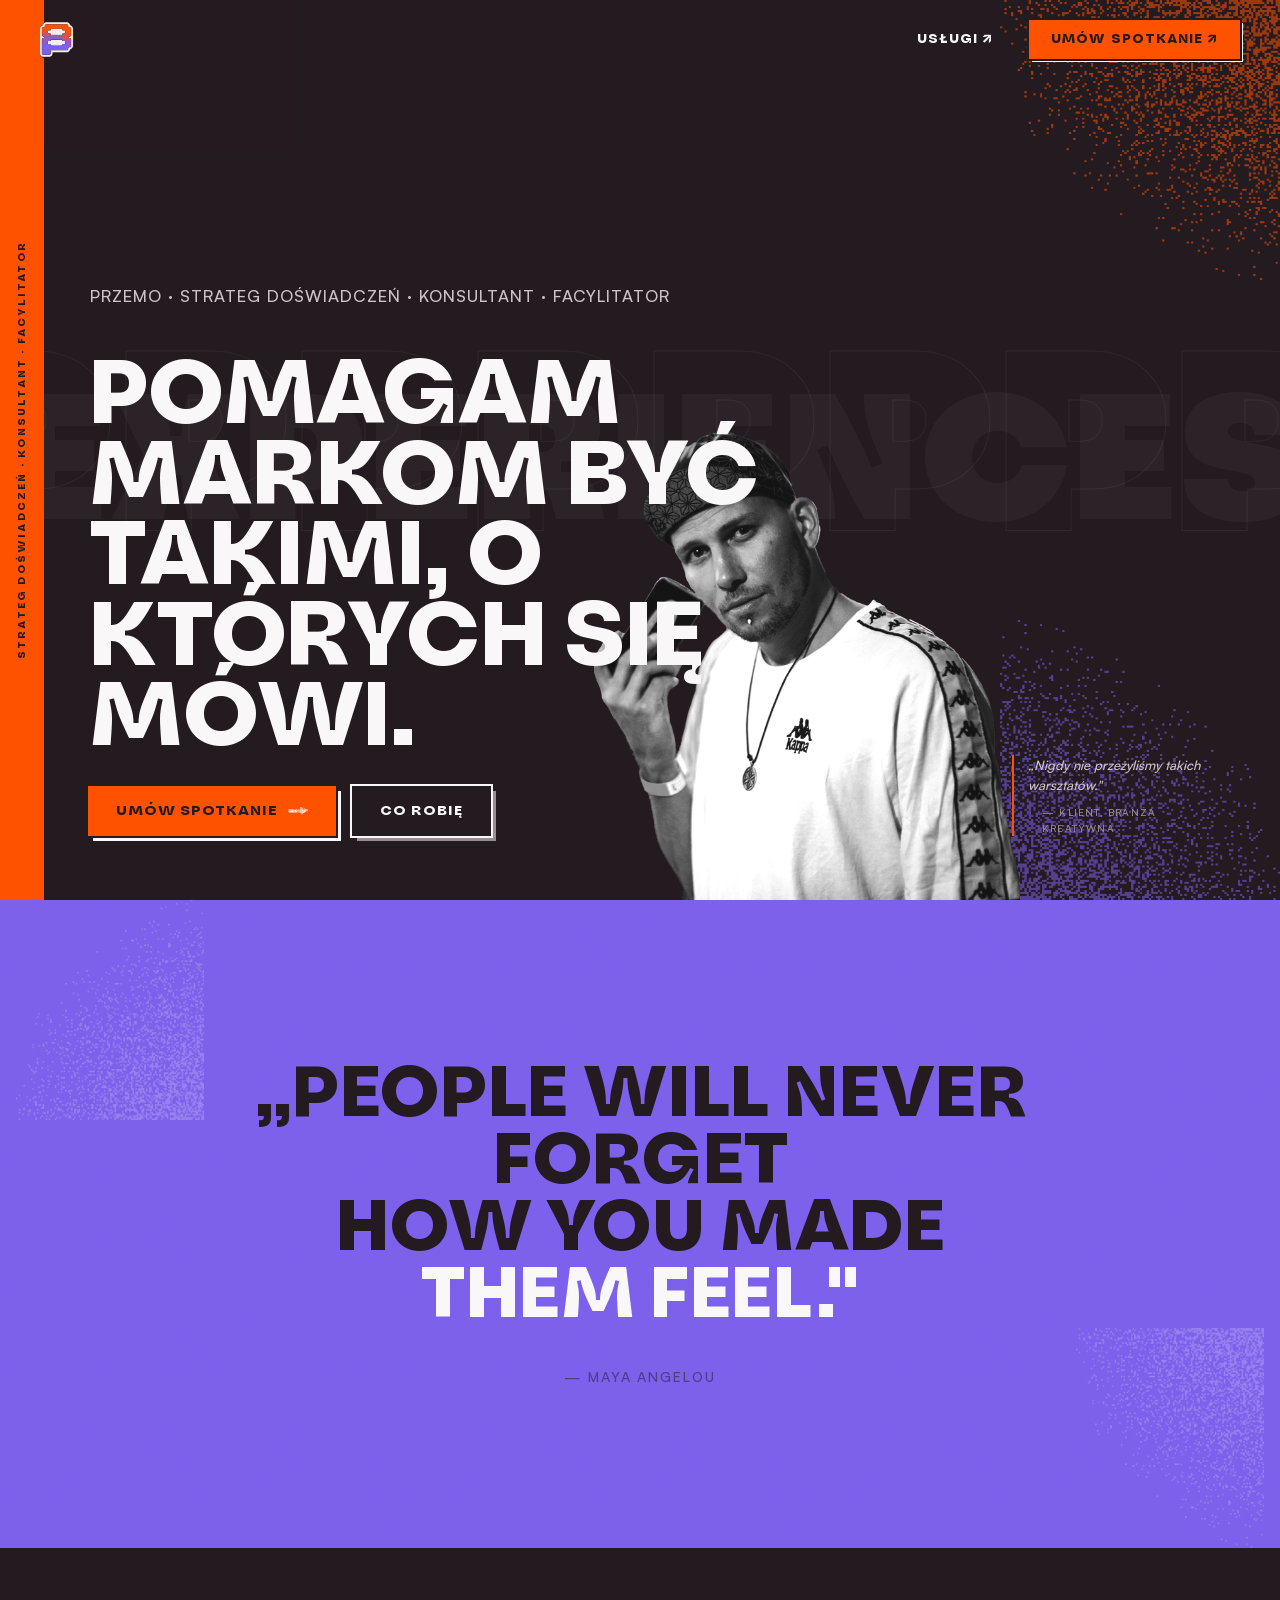
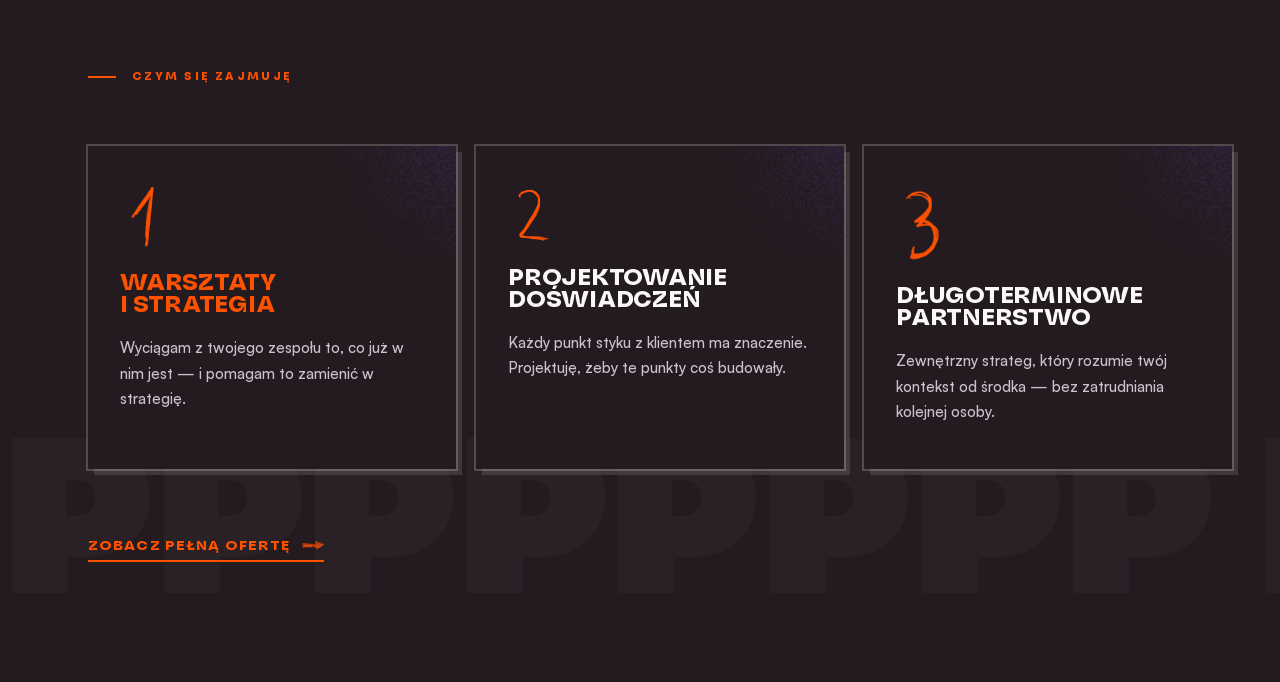
==== index.html @ ceed9ac7 "Pierwszy commit" ====
<!DOCTYPE html>
<html lang="pl">
<head>
  <meta charset="UTF-8" />
  <meta name="viewport" content="width=device-width, initial-scale=1.0" />
  <meta name="description" content="Przemo — strateg doświadczeń. Pomagam markom być takimi, o których się mówi." />
  <title>PPPPPPPP — Strateg Doświadczeń</title>
  <link rel="stylesheet" href="css/style.css" />
</head>
<body>

  <!-- Cursor -->
  <div class="cursor" id="cursor" aria-hidden="true"></div>

  <!-- ======================================================
       NAV
       ====================================================== -->
  <nav>
    <a href="/" class="nav-logo" aria-label="PPPPPPPP — strona główna">
      <img src="assets/logo-main.png" alt="PPPPPPPP" />
    </a>
    <div class="nav-links">
      <a href="uslugi.html">Usługi&nbsp;↗</a>
      <a href="uslugi.html#kontakt" class="btn-nav">Umów spotkanie&nbsp;↗</a>
    </div>
  </nav>

  <!-- ======================================================
       SEKCJA 01 — HERO
       ====================================================== -->
  <section id="hero" aria-label="Hero">

    <!-- Fog of war canvas -->
    <canvas id="fog-canvas" aria-hidden="true"></canvas>

    <!-- Orange left stripe -->
    <div class="hero-stripe" aria-hidden="true">
      <span class="hero-stripe-text">Strateg&nbsp;doświadczeń&nbsp;·&nbsp;Konsultant&nbsp;·&nbsp;Facylitator</span>
    </div>

    <!-- PPPPPPPP watermark -->
    <div class="hero-watermark" aria-hidden="true">PPPPPPPP</div>

    <!-- Scrolling ticker -->
    <div class="hero-ticker" aria-hidden="true">
      <div class="hero-ticker-inner">
        <span>EXPERIENCES</span>
        <span>·</span>
        <span>BRAND</span>
        <span>·</span>
        <span>STRATEGY</span>
        <span>·</span>
        <span>PPPPPPPP</span>
        <span>·</span>
        <span>EXPERIENCES</span>
        <span>·</span>
        <span>BRAND</span>
        <span>·</span>
        <span>STRATEGY</span>
        <span>·</span>
        <span>PPPPPPPP</span>
        <span>·</span>
      </div>
    </div>

    <!-- Pixel spray corners -->
    <img src="assets/corner-spray-orange.png" class="spray-corner spray-corner--tr" alt="" aria-hidden="true" />
    <img src="assets/corner-spray-violet.png" class="spray-corner spray-corner--br" alt="" aria-hidden="true" />

    <!-- Photo -->
    <img src="assets/photo.png" class="hero-photo" alt="Przemo" />

    <!-- Main content -->
    <div class="hero-content">
      <p class="hero-sub">Przemo&nbsp;·&nbsp;Strateg doświadczeń&nbsp;·&nbsp;Konsultant&nbsp;·&nbsp;Facylitator</p>
      <h1 class="hero-headline">
        Pomagam markom<br />
        być takimi,<br />
        <mark>o których się mówi.</mark>
      </h1>
      <div class="hero-cta">
        <a href="uslugi.html#kontakt" class="btn btn--primary">
          Umów spotkanie
          <img src="assets/arrow-white.png" alt="" aria-hidden="true" />
        </a>
        <a href="#orientation" class="btn btn--ghost">
          Co robię
        </a>
      </div>
    </div>

    <!-- Floating quote -->
    <aside class="hero-quote" aria-label="Opinia klienta">
      <blockquote>
        „Nigdy nie przeżyliśmy takich warsztatów."
        <cite>— klient, branża kreatywna</cite>
      </blockquote>
    </aside>

  </section>

  <!-- ======================================================
       SEKCJA 02 — SINGLE STATEMENT
       ====================================================== -->
  <section id="statement" aria-label="Cytat">

    <div class="statement-noise" aria-hidden="true"></div>

    <!-- Corner sprays -->
    <img src="assets/corner-spray-white.png" class="statement-spray-tl" alt="" aria-hidden="true" />
    <img src="assets/corner-spray-white.png" class="statement-spray-br" alt="" aria-hidden="true" />

    <div class="statement-quote reveal">
      <p>
        „People will never forget<br />
        how you made<br />
        <em>them feel."</em>
      </p>
      <cite>— Maya Angelou</cite>
    </div>

  </section>

  <!-- ======================================================
       SEKCJA 03 — SZYBKA ORIENTACJA
       ====================================================== -->
  <section id="orientation" aria-labelledby="orientation-label">

    <!-- Background decoration -->
    <div class="orientation-bg" aria-hidden="true">
      <span>PPPPPPPP&nbsp;PPPPPPPP&nbsp;PPPPPPPP&nbsp;PPPPPPPP&nbsp;PPPPPPPP&nbsp;PPPPPPPP</span>
    </div>

    <p class="section-label reveal" id="orientation-label">Czym się zajmuję</p>

    <div class="orientation-grid reveal-stagger">

      <!-- Karta 1 -->
      <article class="card">
        <img src="assets/num-1.png" class="card-num" alt="01" />
        <h3 class="card-title">Warsztaty<br />i strategia</h3>
        <p class="card-body">
          Wyciągam z twojego zespołu to, co już w nim jest — i pomagam to zamienić w strategię.
        </p>
      </article>

      <!-- Karta 2 -->
      <article class="card">
        <img src="assets/num-2.png" class="card-num" alt="02" />
        <h3 class="card-title">Projektowanie<br />doświadczeń</h3>
        <p class="card-body">
          Każdy punkt styku z klientem ma znaczenie. Projektuję, żeby te punkty coś budowały.
        </p>
      </article>

      <!-- Karta 3 -->
      <article class="card">
        <img src="assets/num-3.png" class="card-num" alt="03" />
        <h3 class="card-title">Długoterminowe<br />partnerstwo</h3>
        <p class="card-body">
          Zewnętrzny strateg, który rozumie twój kontekst od środka — bez zatrudniania kolejnej osoby.
        </p>
      </article>

    </div>

    <a href="uslugi.html" class="orientation-cta reveal">
      Zobacz pełną ofertę
      <img src="assets/arrow-orange.png" alt="" aria-hidden="true" />
    </a>

  </section>

  <script src="js/main.js"></script>
</body>
</html>
---- css/style.css ----
/* ============================================================
   PPPPPPPP — Brand Variables
   ============================================================ */
@font-face {
  font-family: 'Oddval';
  src: url('../FONTS/oddval/Oddval-Bold.woff2') format('woff2');
  font-weight: 700;
  font-style: normal;
  font-display: swap;
}
@font-face {
  font-family: 'Oddval';
  src: url('../FONTS/oddval/Oddval-Black.woff2') format('woff2');
  font-weight: 900;
  font-style: normal;
  font-display: swap;
}
@font-face {
  font-family: 'Satoshi';
  src: url('../FONTS/satoshi/Satoshi-Medium.woff2') format('woff2');
  font-weight: 500;
  font-style: normal;
  font-display: swap;
}
@font-face {
  font-family: 'Satoshi';
  src: url('../FONTS/satoshi/Satoshi-Regular.woff2') format('woff2');
  font-weight: 400;
  font-style: normal;
  font-display: swap;
}

:root {
  --black:        #241B21;
  --white:        #FAF7F9;
  --orange:       #FE5200;
  --violet:       #7C60EC;
  --grey-dark:    #998A94;
  --grey-mid:     #CCC2C9;
  --grey-light:   #F2EDF1;
  --orange-light: #FFBDA1;
  --violet-light: #CDC1FF;

  --font-display: 'Oddval', sans-serif;
  --font-body:    'Satoshi', sans-serif;

  --px: 2px;
}

/* ============================================================
   Reset & Base
   ============================================================ */
*, *::before, *::after {
  box-sizing: border-box;
  margin: 0;
  padding: 0;
}

html {
  scroll-behavior: smooth;
  font-size: 16px;
}

body {
  background: var(--black);
  color: var(--white);
  font-family: var(--font-body);
  font-weight: 500;
  overflow-x: hidden;
  cursor: none;
}

a {
  color: inherit;
  text-decoration: none;
}

img {
  display: block;
  max-width: 100%;
}

/* ============================================================
   Custom Cursor
   ============================================================ */
.cursor {
  position: fixed;
  width: 14px;
  height: 14px;
  background: var(--orange);
  pointer-events: none;
  z-index: 9999;
  transform: translate(-50%, -50%);
  /* pixel cross shape */
  clip-path: polygon(
    4px 0, 10px 0,
    10px 4px, 14px 4px,
    14px 10px, 10px 10px,
    10px 14px, 4px 14px,
    4px 10px, 0 10px,
    0 4px, 4px 4px
  );
  transition: background .15s;
  will-change: transform;
}

body:has(a:hover, button:hover) .cursor {
  background: var(--white);
}

/* ============================================================
   NAV
   ============================================================ */
nav {
  position: fixed;
  top: 0;
  left: 0;
  right: 0;
  z-index: 100;
  display: flex;
  align-items: center;
  justify-content: space-between;
  padding: 20px 40px;
}

.nav-logo img {
  height: 36px;
  width: auto;
}

.nav-links {
  display: flex;
  gap: 36px;
  align-items: center;
}

.nav-links a {
  font-family: var(--font-display);
  font-weight: 700;
  font-size: 13px;
  text-transform: uppercase;
  letter-spacing: .08em;
  color: var(--white);
  padding: 8px 0;
  position: relative;
  transition: color .2s;
}

.nav-links a::after {
  content: '';
  position: absolute;
  bottom: 4px;
  left: 0;
  width: 0;
  height: 2px;
  background: var(--orange);
  transition: width .25s;
}

.nav-links a:hover::after { width: 100%; }

.nav-links a.btn-nav {
  background: var(--orange);
  color: var(--black);
  padding: 10px 22px;
  outline: var(--px) solid var(--black);
  box-shadow: 3px 3px 0 var(--white);
  transition: box-shadow .15s, transform .15s;
}

.nav-links a.btn-nav::after { display: none; }

.nav-links a.btn-nav:hover {
  box-shadow: 0 0 0 var(--white);
  transform: translate(3px, 3px);
}

/* ============================================================
   HERO — Sekcja 01
   ============================================================ */
#hero {
  position: relative;
  min-height: 100svh;
  display: flex;
  flex-direction: column;
  justify-content: flex-end;
  padding: 120px 48px 64px 88px;
  overflow: hidden;
  background: var(--black);
}

/* Fog of war canvas */
#fog-canvas {
  position: absolute;
  inset: 0;
  pointer-events: none;
  z-index: 4;
}

/* PPPPPPPP watermark background */
.hero-watermark {
  position: absolute;
  top: 50%;
  left: 50%;
  transform: translate(-50%, -50%);
  font-family: var(--font-display);
  font-weight: 900;
  font-size: clamp(120px, 20vw, 280px);
  text-transform: uppercase;
  letter-spacing: -.02em;
  color: transparent;
  -webkit-text-stroke: 1px rgba(250, 247, 249, 0.055);
  white-space: nowrap;
  pointer-events: none;
  user-select: none;
  z-index: 1;
}

/* Pixel spray corners */
.spray-corner {
  position: absolute;
  width: 280px;
  height: 280px;
  pointer-events: none;
  z-index: 2;
  opacity: .55;
}

.spray-corner--tl { top: 0; left: 0; transform: scaleX(-1); }
.spray-corner--tr { top: 0; right: 0; }
.spray-corner--br { bottom: 0; right: 0; transform: rotate(180deg); }

/* Horizontal scrolling ticker */
.hero-ticker {
  position: absolute;
  top: 36%;
  left: 0;
  width: 100%;
  overflow: hidden;
  pointer-events: none;
  z-index: 1;
  opacity: 0.04;
}

.hero-ticker-inner {
  display: flex;
  gap: 64px;
  white-space: nowrap;
  will-change: transform;
  animation: ticker-scroll 28s linear infinite;
}

.hero-ticker-inner span {
  font-family: var(--font-display);
  font-weight: 900;
  font-size: clamp(80px, 14vw, 180px);
  text-transform: uppercase;
  color: var(--white);
  letter-spacing: -.01em;
  flex-shrink: 0;
}

@keyframes ticker-scroll {
  from { transform: translateX(0); }
  to   { transform: translateX(-50%); }
}

/* Main content */
.hero-content {
  position: relative;
  z-index: 3;
  max-width: 900px;
}

.hero-headline {
  font-family: var(--font-display);
  font-weight: 700;
  font-size: clamp(42px, 7vw, 104px);
  text-transform: uppercase;
  letter-spacing: -.025em;
  line-height: .9;
  color: var(--white);
  margin-bottom: 28px;
}

.hero-headline mark {
  background: none;
  color: var(--orange);
}

.hero-sub {
  font-family: var(--font-body);
  font-size: clamp(13px, 1.3vw, 17px);
  color: var(--grey-mid);
  letter-spacing: .06em;
  text-transform: uppercase;
  margin-bottom: 48px;
  padding-left: 2px;
}

.hero-cta {
  display: flex;
  gap: 16px;
  flex-wrap: wrap;
  align-items: center;
}

/* Pixel-border buttons */
.btn {
  display: inline-flex;
  align-items: center;
  gap: 10px;
  font-family: var(--font-display);
  font-weight: 700;
  font-size: 14px;
  text-transform: uppercase;
  letter-spacing: .07em;
  padding: 14px 28px;
  cursor: none;
  transition: transform .14s, box-shadow .14s;
}

.btn img {
  width: 20px;
  height: 20px;
  object-fit: contain;
}

.btn--primary {
  background: var(--orange);
  color: var(--black);
  outline: var(--px) solid var(--black);
  box-shadow: 5px 5px 0 var(--white);
}

.btn--primary:hover {
  transform: translate(5px, 5px);
  box-shadow: 0 0 0 var(--white);
}

.btn--ghost {
  background: transparent;
  color: var(--white);
  outline: var(--px) solid var(--white);
  box-shadow: 5px 5px 0 var(--grey-dark);
}

.btn--ghost:hover {
  transform: translate(5px, 5px);
  box-shadow: 0 0 0 var(--grey-dark);
}

/* Floating quote — bottom right */
.hero-quote {
  position: absolute;
  right: 48px;
  bottom: 64px;
  z-index: 3;
  max-width: 220px;
}

.hero-quote blockquote {
  font-family: var(--font-body);
  font-size: 13px;
  font-style: italic;
  color: var(--grey-mid);
  line-height: 1.55;
  border-left: 2px solid var(--orange);
  padding-left: 14px;
}

.hero-quote cite {
  display: block;
  margin-top: 10px;
  font-size: 10px;
  text-transform: uppercase;
  letter-spacing: .12em;
  color: var(--grey-dark);
  font-style: normal;
  padding-left: 14px;
}

/* Photo */
.hero-photo {
  position: absolute;
  right: 260px;
  bottom: 0;
  z-index: 2;
  height: clamp(300px, 52vh, 620px);
  width: auto;
  pointer-events: none;
  filter: contrast(1.05) grayscale(0.1);
}

/* Orange left stripe */
.hero-stripe {
  position: absolute;
  left: 0;
  top: 0;
  bottom: 0;
  width: 44px;
  background: var(--orange);
  z-index: 5;
  display: flex;
  align-items: center;
  justify-content: center;
}

.hero-stripe-text {
  writing-mode: vertical-rl;
  transform: rotate(180deg);
  font-family: var(--font-display);
  font-weight: 700;
  font-size: 10px;
  text-transform: uppercase;
  letter-spacing: .22em;
  color: var(--black);
  white-space: nowrap;
}

/* ============================================================
   SINGLE STATEMENT — Sekcja 02
   ============================================================ */
#statement {
  position: relative;
  min-height: 72vh;
  background: var(--violet);
  display: flex;
  flex-direction: column;
  align-items: center;
  justify-content: center;
  padding: 96px 48px;
  overflow: hidden;
  text-align: center;
}

.statement-noise {
  position: absolute;
  inset: 0;
  background-image: url("data:image/svg+xml,%3Csvg viewBox='0 0 200 200' xmlns='http://www.w3.org/2000/svg'%3E%3Cfilter id='n'%3E%3CfeTurbulence type='fractalNoise' baseFrequency='0.9' numOctaves='4' stitchTiles='stitch'/%3E%3C/filter%3E%3Crect width='100%25' height='100%25' filter='url(%23n)' opacity='0.04'/%3E%3C/svg%3E");
  background-size: 200px;
  pointer-events: none;
  opacity: .4;
}

.statement-quote {
  position: relative;
  z-index: 1;
  max-width: 1000px;
}

.statement-quote p {
  font-family: var(--font-display);
  font-weight: 700;
  font-size: clamp(30px, 5.5vw, 72px);
  text-transform: uppercase;
  line-height: .95;
  letter-spacing: -.02em;
  color: var(--black);
  margin-bottom: 36px;
}

.statement-quote p em {
  font-style: normal;
  color: var(--white);
}

.statement-quote cite {
  font-family: var(--font-body);
  font-size: 14px;
  letter-spacing: .14em;
  text-transform: uppercase;
  color: var(--black);
  opacity: .5;
  font-style: normal;
}

/* Corner sprays on statement */
.statement-spray-tl {
  position: absolute;
  top: 0; left: 0;
  width: 220px; height: 220px;
  object-fit: contain;
  opacity: .22;
  pointer-events: none;
  transform: rotate(180deg) scaleX(-1);
}

.statement-spray-br {
  position: absolute;
  bottom: 0; right: 0;
  width: 220px; height: 220px;
  object-fit: contain;
  opacity: .22;
  pointer-events: none;
}

/* ============================================================
   SZYBKA ORIENTACJA — Sekcja 03
   ============================================================ */
#orientation {
  padding: 120px 48px 120px 88px;
  background: var(--black);
  position: relative;
  overflow: hidden;
}

.section-label {
  font-family: var(--font-display);
  font-weight: 700;
  font-size: 11px;
  text-transform: uppercase;
  letter-spacing: .22em;
  color: var(--orange);
  margin-bottom: 60px;
  display: flex;
  align-items: center;
  gap: 16px;
}

.section-label::before {
  content: '';
  display: block;
  width: 28px;
  height: 2px;
  background: var(--orange);
  flex-shrink: 0;
}

.orientation-grid {
  display: grid;
  grid-template-columns: repeat(3, 1fr);
  gap: 20px;
  margin-bottom: 64px;
}

/* Brand card */
.card {
  background: var(--black);
  outline: var(--px) solid rgba(250, 247, 249, 0.2);
  box-shadow: 6px 6px 0 rgba(250, 247, 249, 0.12);
  padding: 40px 32px 44px;
  position: relative;
  overflow: hidden;
  transition: transform .2s, box-shadow .2s, outline-color .2s;
}

.card:hover {
  transform: translate(-5px, -5px);
  box-shadow: 11px 11px 0 var(--orange);
  outline-color: var(--orange);
}

/* Pixel spray inside card corner */
.card::before {
  content: '';
  position: absolute;
  top: 0;
  right: 0;
  width: 110px;
  height: 110px;
  background-image: url('../assets/corner-spray-violet.png');
  background-size: cover;
  opacity: .14;
  pointer-events: none;
}

.card-num {
  display: block;
  width: 48px;
  height: auto;
  margin-bottom: 24px;
}

.card-title {
  font-family: var(--font-display);
  font-weight: 700;
  font-size: clamp(18px, 1.8vw, 24px);
  text-transform: uppercase;
  letter-spacing: -.01em;
  line-height: .98;
  color: var(--white);
  margin-bottom: 18px;
  position: relative;
  display: inline-block;
}

.card-body {
  font-family: var(--font-body);
  font-size: 15px;
  line-height: 1.7;
  color: var(--grey-mid);
}

/* Underline decoration on card 1 */
.card:first-child .card-title {
  color: var(--orange);
}

.orientation-cta {
  display: inline-flex;
  align-items: center;
  gap: 12px;
  font-family: var(--font-display);
  font-weight: 700;
  font-size: 14px;
  text-transform: uppercase;
  letter-spacing: .08em;
  color: var(--orange);
  border-bottom: 2px solid var(--orange);
  padding-bottom: 3px;
  transition: gap .2s, letter-spacing .2s;
}

.orientation-cta img {
  width: 22px;
  height: auto;
  transition: transform .2s;
}

.orientation-cta:hover {
  gap: 22px;
}

.orientation-cta:hover img {
  transform: translateX(6px);
}

/* Background P-letters decoration */
.orientation-bg {
  position: absolute;
  bottom: -10px;
  left: 0;
  right: 0;
  overflow: hidden;
  pointer-events: none;
  opacity: .025;
  white-space: nowrap;
}

.orientation-bg span {
  font-family: var(--font-display);
  font-weight: 900;
  font-size: 220px;
  text-transform: uppercase;
  color: var(--white);
  letter-spacing: -.02em;
}

/* ============================================================
   Reveal animations
   ============================================================ */
.reveal {
  opacity: 0;
  transform: translateY(28px);
  transition: opacity .7s ease, transform .7s ease;
}

.reveal.visible {
  opacity: 1;
  transform: translateY(0);
}

.reveal-stagger > * {
  opacity: 0;
  transform: translateY(20px);
  transition: opacity .55s ease, transform .55s ease;
}

.reveal-stagger.visible > *:nth-child(1) { opacity: 1; transform: none; transition-delay: 0s; }
.reveal-stagger.visible > *:nth-child(2) { opacity: 1; transform: none; transition-delay: .14s; }
.reveal-stagger.visible > *:nth-child(3) { opacity: 1; transform: none; transition-delay: .28s; }

/* ============================================================
   Responsive
   ============================================================ */
@media (max-width: 900px) {
  nav { padding: 16px 20px; }
  .nav-links .btn-nav { display: none; }

  #hero { padding: 100px 20px 48px 60px; }
  .hero-stripe { width: 36px; }
  .hero-photo { display: none; }
  .hero-quote { position: static; max-width: 100%; margin-top: 40px; }
  .hero-ticker { opacity: 0.03; }

  #statement { padding: 64px 24px; min-height: 50vh; }

  #orientation { padding: 80px 20px; }
  .orientation-grid { grid-template-columns: 1fr; gap: 14px; }
}

@media (max-width: 480px) {
  .hero-headline { font-size: clamp(34px, 12vw, 56px); }
  .hero-cta { flex-direction: column; align-items: flex-start; }
  .hero-stripe { display: none; }
  #hero { padding-left: 20px; }
}
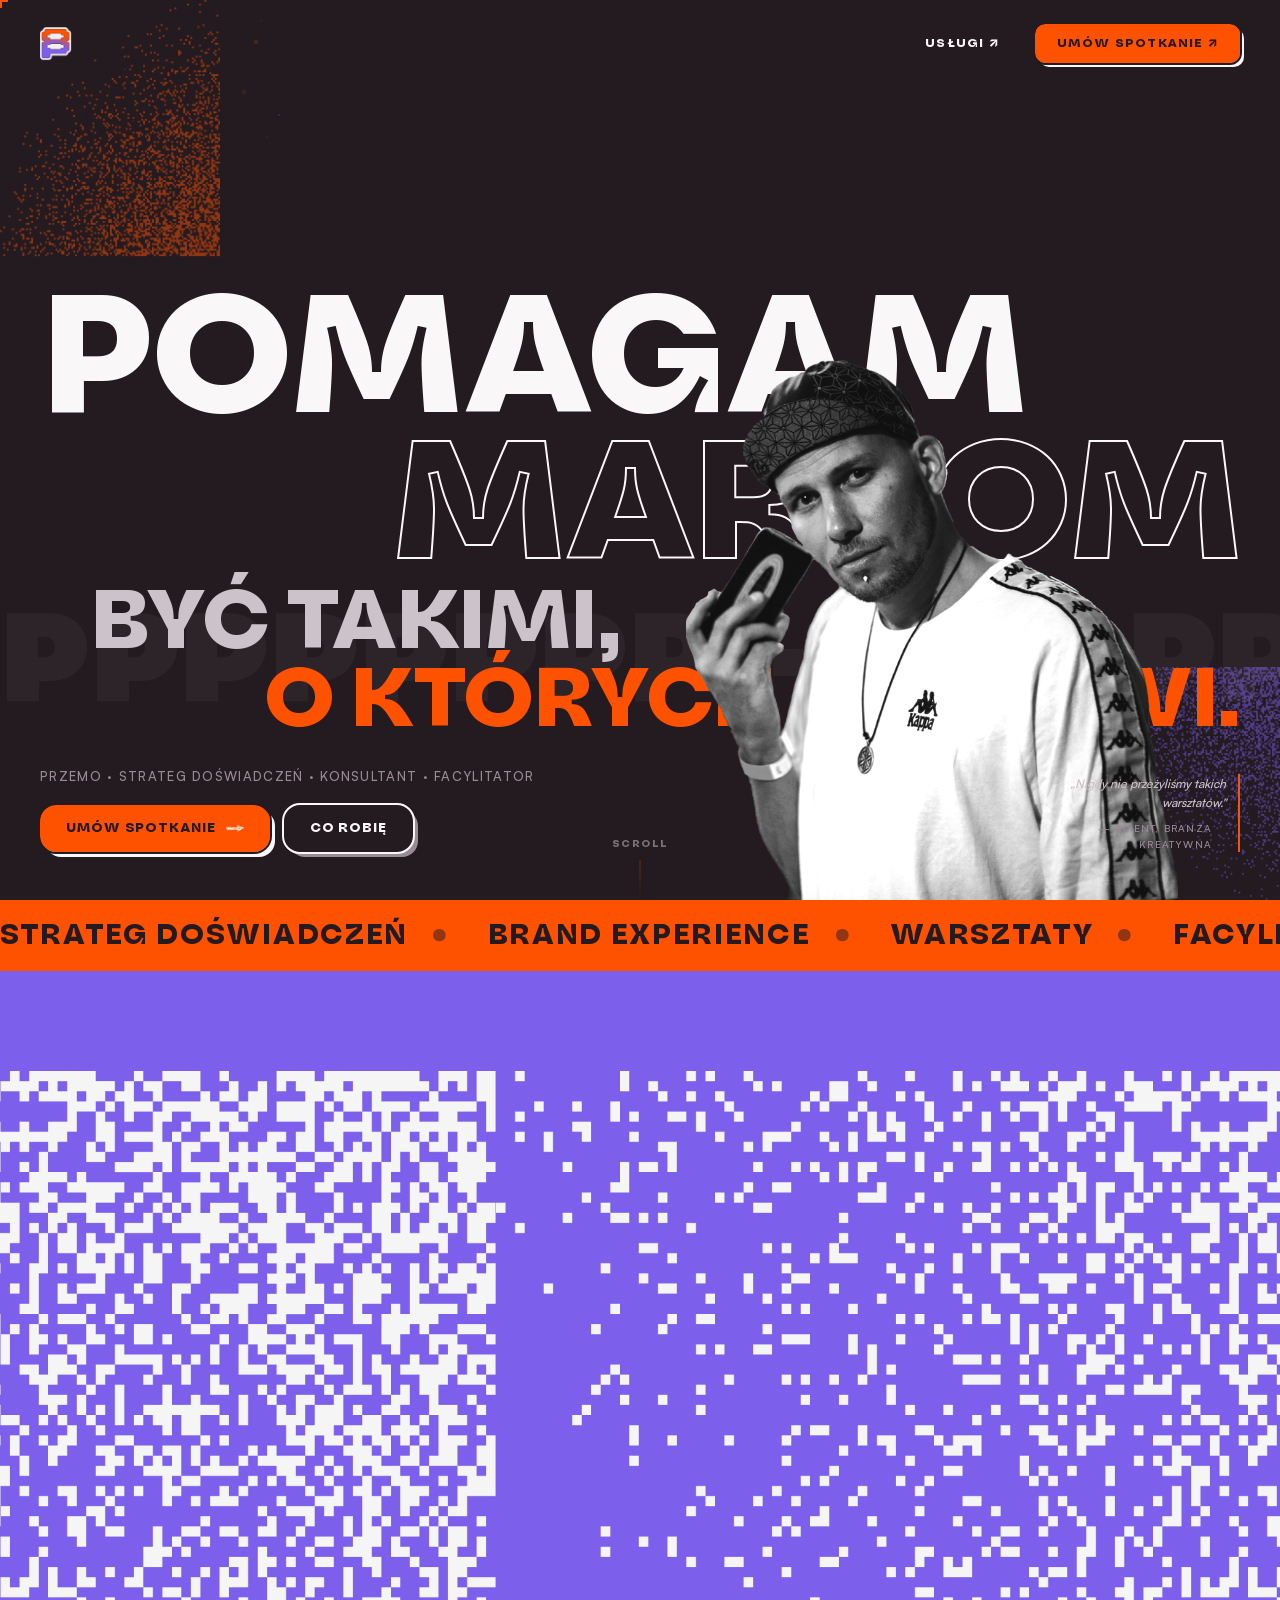
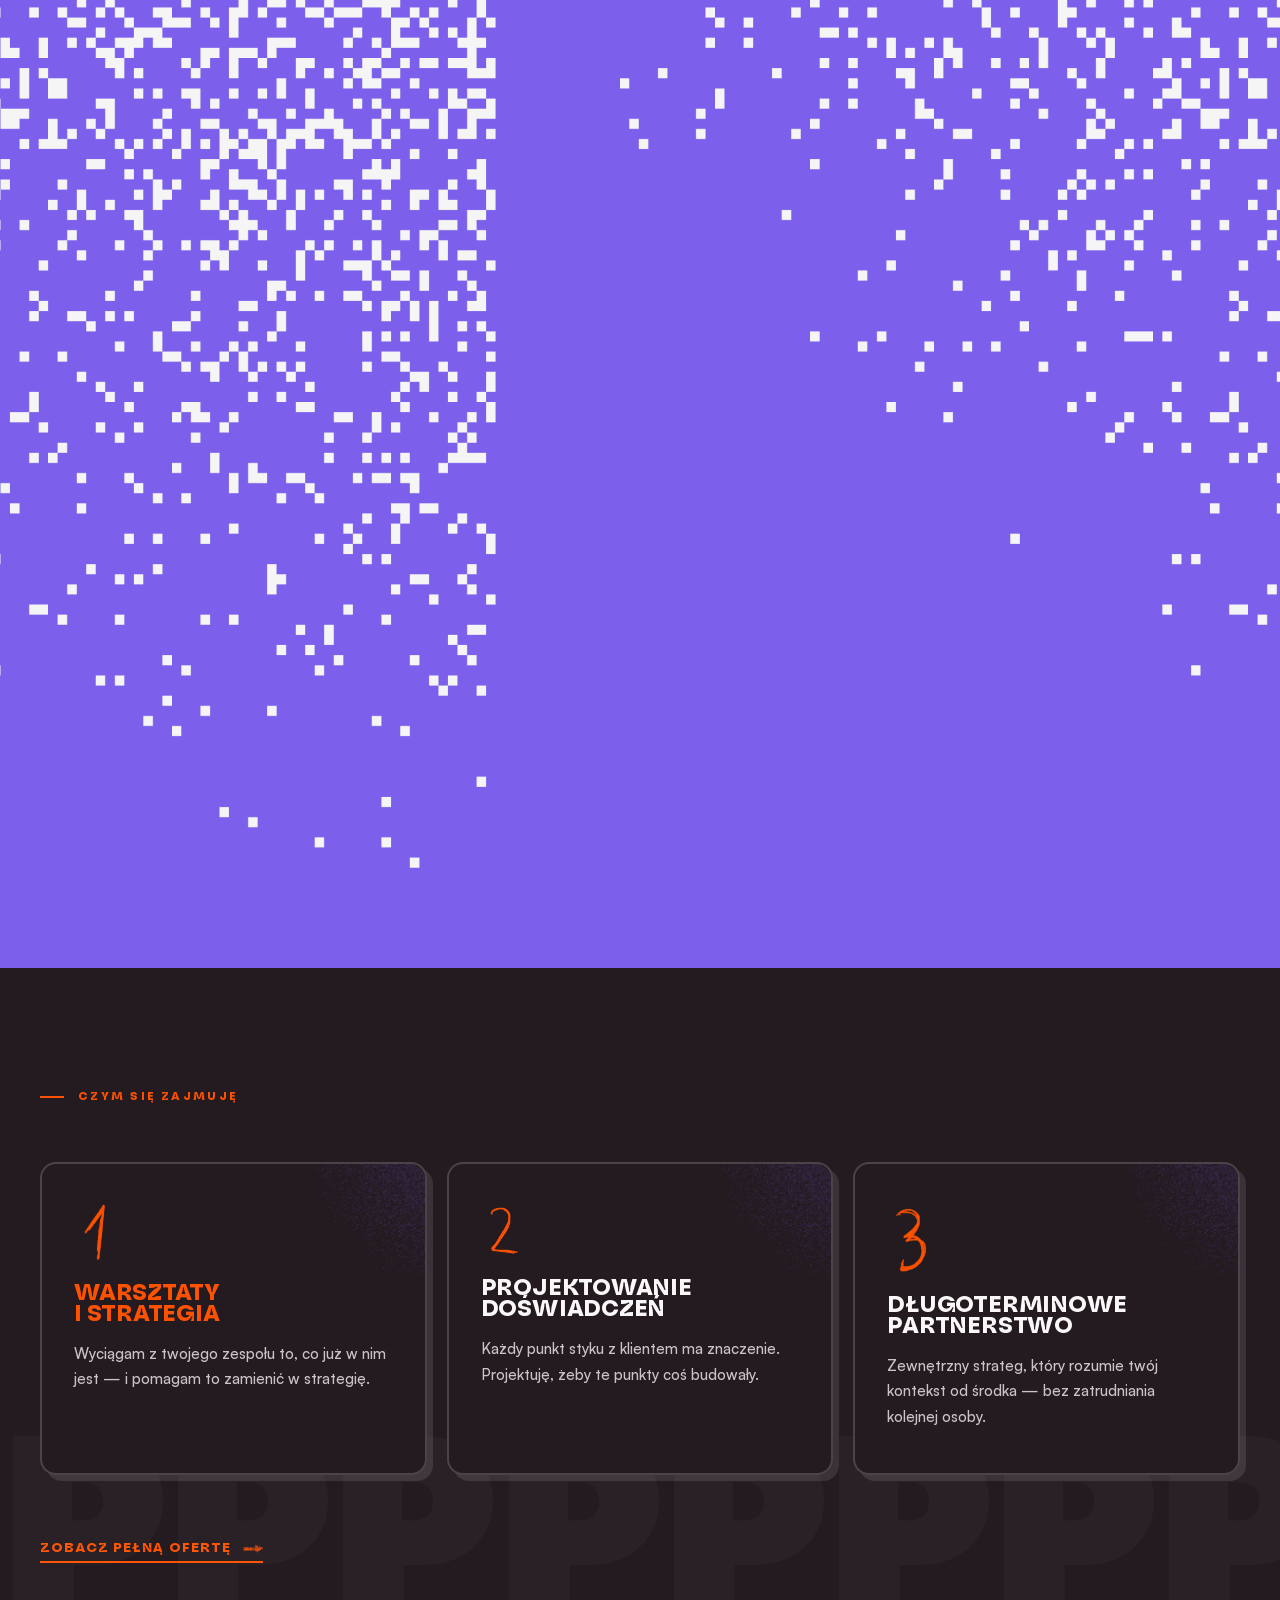
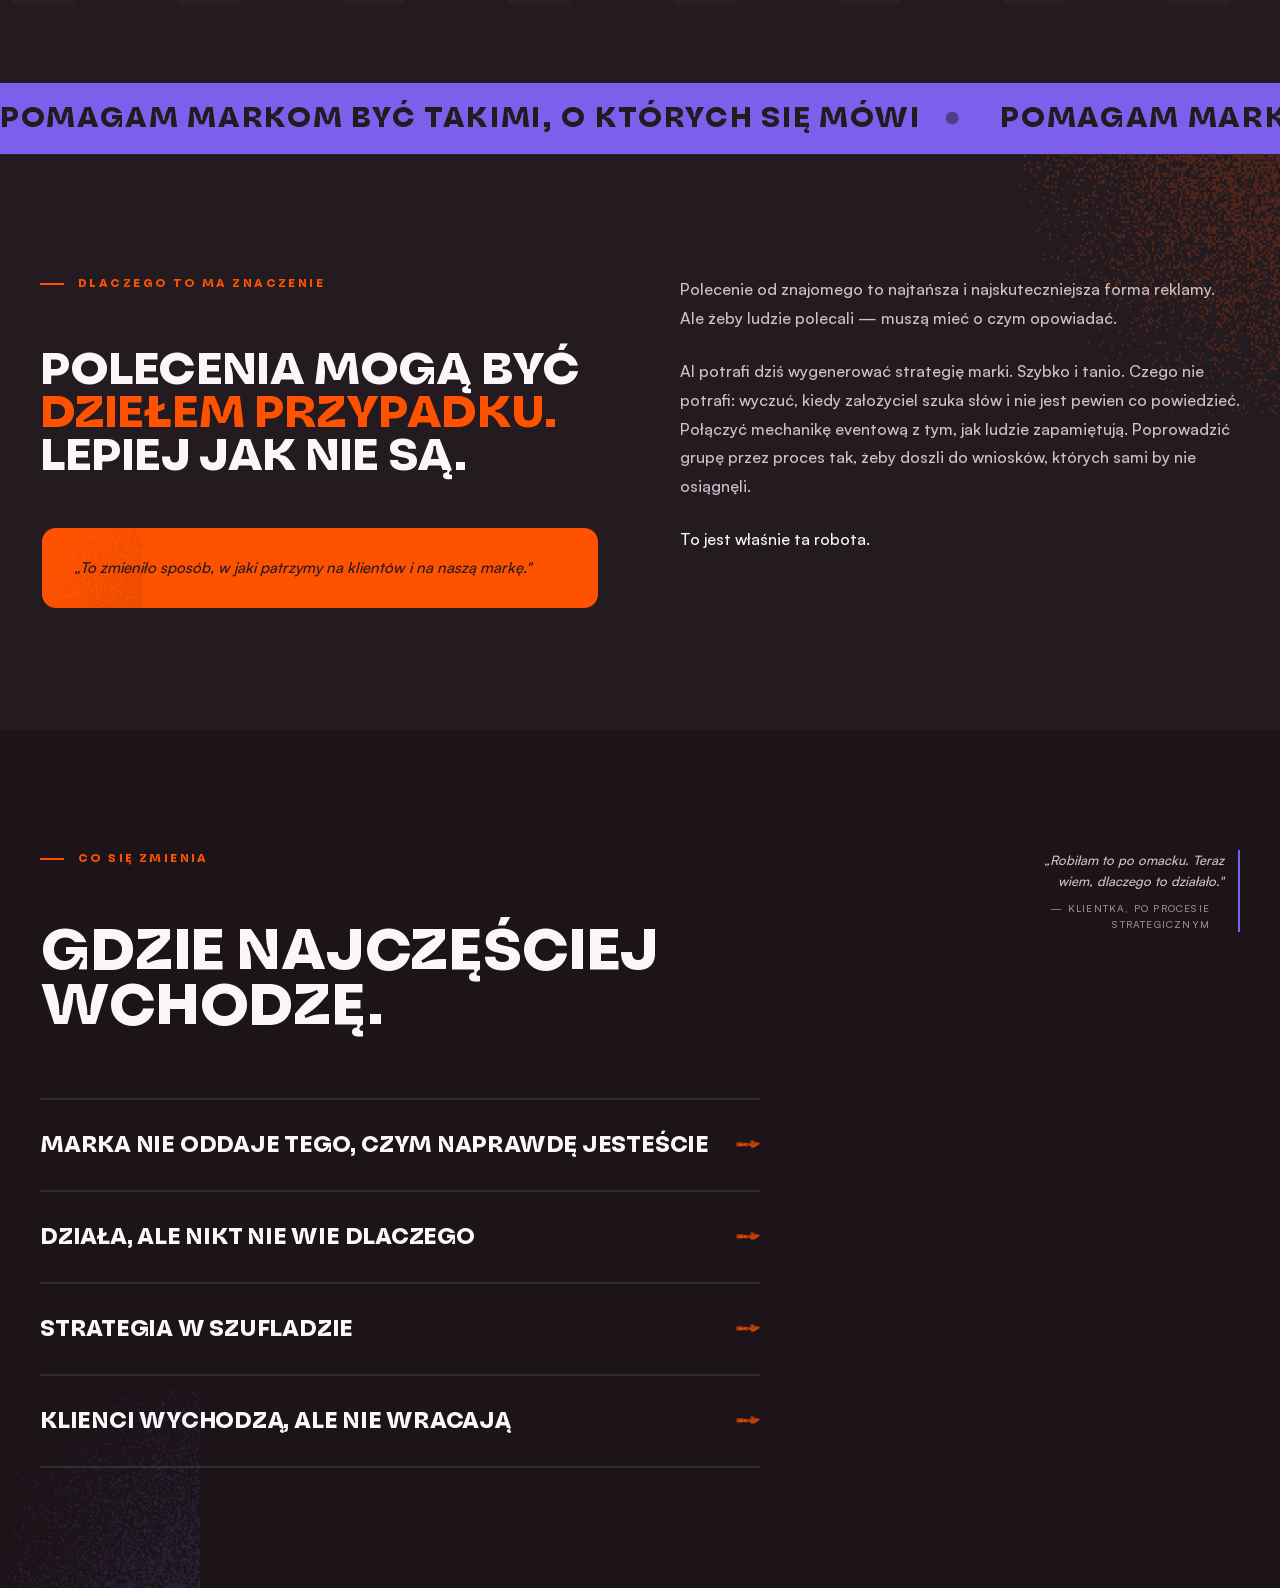
==== commit 15ecb3d1: "Aktualizacja strony" ====
--- a/index.html
+++ b/index.html
@@ -9,14 +9,13 @@
 </head>
 <body>
 
-  <!-- Cursor -->
-  <div class="cursor" id="cursor" aria-hidden="true"></div>
-
-  <!-- ======================================================
+  <div id="cursor" aria-hidden="true"></div>
+
+  <!-- =========================================================
        NAV
-       ====================================================== -->
+       ========================================================= -->
   <nav>
-    <a href="/" class="nav-logo" aria-label="PPPPPPPP — strona główna">
+    <a href="/" class="nav-logo" aria-label="PPPPPPPP strona główna">
       <img src="assets/logo-main.png" alt="PPPPPPPP" />
     </a>
     <div class="nav-links">
@@ -25,90 +24,107 @@
     </div>
   </nav>
 
-  <!-- ======================================================
+  <!-- =========================================================
        SEKCJA 01 — HERO
-       ====================================================== -->
-  <section id="hero" aria-label="Hero">
-
-    <!-- Fog of war canvas -->
-    <canvas id="fog-canvas" aria-hidden="true"></canvas>
-
-    <!-- Orange left stripe -->
-    <div class="hero-stripe" aria-hidden="true">
-      <span class="hero-stripe-text">Strateg&nbsp;doświadczeń&nbsp;·&nbsp;Konsultant&nbsp;·&nbsp;Facylitator</span>
-    </div>
-
-    <!-- PPPPPPPP watermark -->
-    <div class="hero-watermark" aria-hidden="true">PPPPPPPP</div>
-
-    <!-- Scrolling ticker -->
-    <div class="hero-ticker" aria-hidden="true">
-      <div class="hero-ticker-inner">
-        <span>EXPERIENCES</span>
-        <span>·</span>
-        <span>BRAND</span>
-        <span>·</span>
-        <span>STRATEGY</span>
-        <span>·</span>
-        <span>PPPPPPPP</span>
-        <span>·</span>
-        <span>EXPERIENCES</span>
-        <span>·</span>
-        <span>BRAND</span>
-        <span>·</span>
-        <span>STRATEGY</span>
-        <span>·</span>
-        <span>PPPPPPPP</span>
-        <span>·</span>
-      </div>
-    </div>
-
-    <!-- Pixel spray corners -->
-    <img src="assets/corner-spray-orange.png" class="spray-corner spray-corner--tr" alt="" aria-hidden="true" />
-    <img src="assets/corner-spray-violet.png" class="spray-corner spray-corner--br" alt="" aria-hidden="true" />
-
-    <!-- Photo -->
-    <img src="assets/photo.png" class="hero-photo" alt="Przemo" />
-
-    <!-- Main content -->
-    <div class="hero-content">
-      <p class="hero-sub">Przemo&nbsp;·&nbsp;Strateg doświadczeń&nbsp;·&nbsp;Konsultant&nbsp;·&nbsp;Facylitator</p>
-      <h1 class="hero-headline">
-        Pomagam markom<br />
-        być takimi,<br />
-        <mark>o których się mówi.</mark>
-      </h1>
-      <div class="hero-cta">
-        <a href="uslugi.html#kontakt" class="btn btn--primary">
-          Umów spotkanie
-          <img src="assets/arrow-white.png" alt="" aria-hidden="true" />
-        </a>
-        <a href="#orientation" class="btn btn--ghost">
-          Co robię
-        </a>
-      </div>
-    </div>
-
-    <!-- Floating quote -->
-    <aside class="hero-quote" aria-label="Opinia klienta">
-      <blockquote>
-        „Nigdy nie przeżyliśmy takich warsztatów."
-        <cite>— klient, branża kreatywna</cite>
-      </blockquote>
-    </aside>
-
-  </section>
-
-  <!-- ======================================================
+       ========================================================= -->
+  <section id="hero">
+
+    <!-- Pixel spray canvas — scattered background texture -->
+    <canvas id="spray-canvas" aria-hidden="true"></canvas>
+
+    <!-- Spray decorations -->
+    <img src="assets/corner-spray-orange.png" class="hero-spray hero-spray--tl" alt="" aria-hidden="true" />
+    <img src="assets/corner-spray-violet.png" class="hero-spray hero-spray--br" alt="" aria-hidden="true" />
+
+    <!-- Counter-scrolling background marquee -->
+    <div class="hero-marquee" aria-hidden="true">
+      <div class="hero-marquee-inner">
+        <span>PPPPPPPP</span>
+        <span>·</span>
+        <span>PPPPPPPP</span>
+        <span>·</span>
+        <span>PPPPPPPP</span>
+        <span>·</span>
+        <span>PPPPPPPP</span>
+        <span>·</span>
+        <span>PPPPPPPP</span>
+        <span>·</span>
+        <span>PPPPPPPP</span>
+        <span>·</span>
+        <span>PPPPPPPP</span>
+        <span>·</span>
+        <span>PPPPPPPP</span>
+        <span>·</span>
+      </div>
+    </div>
+
+    <!-- Giant editorial typography -->
+    <div class="hero-type" aria-hidden="true">
+      <span class="hero-word hw-1">Pomagam</span>
+      <span class="hero-word hw-2">Markom</span>
+      <span class="hero-word hw-3">Być takimi,</span>
+      <span class="hero-word hw-4">o których się mówi.</span>
+    </div>
+
+    <!-- Przemo's photo -->
+    <img src="assets/photo.png" class="hero-photo" alt="Przemo — strateg doświadczeń" />
+
+    <!-- Bottom: subline + CTA + quote -->
+    <div class="hero-bottom">
+      <div>
+        <p class="hero-sub">Przemo&nbsp;·&nbsp;Strateg doświadczeń&nbsp;·&nbsp;Konsultant&nbsp;·&nbsp;Facylitator</p>
+        <div class="hero-cta">
+          <a href="uslugi.html#kontakt" class="btn btn--primary">
+            Umów spotkanie
+            <img src="assets/arrow-white.png" alt="" aria-hidden="true" />
+          </a>
+          <a href="#orientation" class="btn btn--ghost">
+            Co robię
+          </a>
+        </div>
+      </div>
+      <aside class="hero-quote" aria-label="Opinia klienta">
+        <blockquote>
+          „Nigdy nie przeżyliśmy takich warsztatów."
+          <cite>— klient, branża kreatywna</cite>
+        </blockquote>
+      </aside>
+    </div>
+
+    <!-- Scroll indicator -->
+    <div class="scroll-hint" aria-hidden="true">
+      <span>Scroll</span>
+      <div class="scroll-hint-line"></div>
+    </div>
+
+  </section>
+
+  <!-- =========================================================
+       BAND — scrolling orange separator
+       ========================================================= -->
+  <div class="band" aria-hidden="true">
+    <div class="band-inner">
+      <span>Strateg doświadczeń</span>
+      <span>Brand experience</span>
+      <span>Warsztaty</span>
+      <span>Facylitacja</span>
+      <span>Konsultacje</span>
+      <span>Customer journey</span>
+      <span>Strateg doświadczeń</span>
+      <span>Brand experience</span>
+      <span>Warsztaty</span>
+      <span>Facylitacja</span>
+      <span>Konsultacje</span>
+      <span>Customer journey</span>
+    </div>
+  </div>
+
+  <!-- =========================================================
        SEKCJA 02 — SINGLE STATEMENT
-       ====================================================== -->
-  <section id="statement" aria-label="Cytat">
-
-    <div class="statement-noise" aria-hidden="true"></div>
-
-    <!-- Corner sprays -->
-    <img src="assets/corner-spray-white.png" class="statement-spray-tl" alt="" aria-hidden="true" />
-    <img src="assets/corner-spray-white.png" class="statement-spray-br" alt="" aria-hidden="true" />
+       ========================================================= -->
+  <section id="statement">
+    <img src="assets/corner-spray-white.png" class="spray-img spray-img--tl" alt="" aria-hidden="true" />
+    <img src="assets/corner-spray-white.png" class="spray-img spray-img--br" alt="" aria-hidden="true" />
 
     <div class="statement-quote reveal">
       <p>
@@ -118,57 +134,159 @@
       </p>
       <cite>— Maya Angelou</cite>
     </div>
-
-  </section>
-
-  <!-- ======================================================
+  </section>
+
+  <!-- =========================================================
        SEKCJA 03 — SZYBKA ORIENTACJA
-       ====================================================== -->
-  <section id="orientation" aria-labelledby="orientation-label">
-
-    <!-- Background decoration -->
+       ========================================================= -->
+  <section id="orientation">
     <div class="orientation-bg" aria-hidden="true">
-      <span>PPPPPPPP&nbsp;PPPPPPPP&nbsp;PPPPPPPP&nbsp;PPPPPPPP&nbsp;PPPPPPPP&nbsp;PPPPPPPP</span>
-    </div>
-
-    <p class="section-label reveal" id="orientation-label">Czym się zajmuję</p>
-
-    <div class="orientation-grid reveal-stagger">
-
-      <!-- Karta 1 -->
-      <article class="card">
-        <img src="assets/num-1.png" class="card-num" alt="01" />
-        <h3 class="card-title">Warsztaty<br />i strategia</h3>
-        <p class="card-body">
-          Wyciągam z twojego zespołu to, co już w nim jest — i pomagam to zamienić w strategię.
-        </p>
-      </article>
-
-      <!-- Karta 2 -->
-      <article class="card">
-        <img src="assets/num-2.png" class="card-num" alt="02" />
-        <h3 class="card-title">Projektowanie<br />doświadczeń</h3>
-        <p class="card-body">
-          Każdy punkt styku z klientem ma znaczenie. Projektuję, żeby te punkty coś budowały.
-        </p>
-      </article>
-
-      <!-- Karta 3 -->
-      <article class="card">
-        <img src="assets/num-3.png" class="card-num" alt="03" />
-        <h3 class="card-title">Długoterminowe<br />partnerstwo</h3>
-        <p class="card-body">
-          Zewnętrzny strateg, który rozumie twój kontekst od środka — bez zatrudniania kolejnej osoby.
-        </p>
-      </article>
-
-    </div>
-
-    <a href="uslugi.html" class="orientation-cta reveal">
-      Zobacz pełną ofertę
-      <img src="assets/arrow-orange.png" alt="" aria-hidden="true" />
-    </a>
-
+      <span>PPPPPPPP&nbsp;&nbsp;PPPPPPPP&nbsp;&nbsp;PPPPPPPP&nbsp;&nbsp;PPPPPPPP&nbsp;&nbsp;PPPPPPPP</span>
+    </div>
+
+    <div class="section-inner">
+      <p class="section-label reveal" id="orientation-label">Czym się zajmuję</p>
+
+      <div class="orientation-grid reveal-stagger">
+        <article class="card">
+          <img src="assets/num-1.png" class="card-num" alt="01" />
+          <h3 class="card-title">Warsztaty<br />i strategia</h3>
+          <p class="card-body">Wyciągam z twojego zespołu to, co już w nim jest — i pomagam to zamienić w strategię.</p>
+        </article>
+        <article class="card">
+          <img src="assets/num-2.png" class="card-num" alt="02" />
+          <h3 class="card-title">Projektowanie<br />doświadczeń</h3>
+          <p class="card-body">Każdy punkt styku z klientem ma znaczenie. Projektuję, żeby te punkty coś budowały.</p>
+        </article>
+        <article class="card">
+          <img src="assets/num-3.png" class="card-num" alt="03" />
+          <h3 class="card-title">Długoterminowe<br />partnerstwo</h3>
+          <p class="card-body">Zewnętrzny strateg, który rozumie twój kontekst od środka — bez zatrudniania kolejnej osoby.</p>
+        </article>
+      </div>
+
+      <a href="uslugi.html" class="orientation-cta reveal">
+        Zobacz pełną ofertę
+        <img src="assets/arrow-orange.png" alt="" aria-hidden="true" />
+      </a>
+    </div>
+  </section>
+
+  <!-- =========================================================
+       BAND 2 — violet separator
+       ========================================================= -->
+  <div class="band band--violet" aria-hidden="true">
+    <div class="band-inner">
+      <span>Pomagam markom być takimi, o których się mówi</span>
+      <span>Pomagam markom być takimi, o których się mówi</span>
+      <span>Pomagam markom być takimi, o których się mówi</span>
+      <span>Pomagam markom być takimi, o których się mówi</span>
+    </div>
+  </div>
+
+  <!-- =========================================================
+       SEKCJA 04 — MANIFEST
+       ========================================================= -->
+  <section id="manifest">
+    <div class="section-inner">
+      <div class="manifest-grid">
+
+        <div class="manifest-left">
+          <p class="section-label reveal">Dlaczego to ma znaczenie</p>
+          <h2 class="manifest-lead reveal">
+            Polecenia mogą być<br />
+            <em>dziełem przypadku.</em><br />
+            Lepiej jak nie są.
+          </h2>
+          <div class="manifest-quote-card reveal">
+            <blockquote>
+              „To zmieniło sposób, w jaki patrzymy na klientów i na naszą markę."
+            </blockquote>
+          </div>
+        </div>
+
+        <div class="manifest-right reveal-right">
+          <div class="manifest-body">
+            <p>Polecenie od znajomego to najtańsza i najskuteczniejsza forma reklamy. Ale żeby ludzie polecali — muszą mieć o czym opowiadać.</p>
+            <p>AI potrafi dziś wygenerować strategię marki. Szybko i tanio. Czego nie potrafi: wyczuć, kiedy założyciel szuka słów i nie jest pewien co powiedzieć. Połączyć mechanikę eventową z tym, jak ludzie zapamiętują. Poprowadzić grupę przez proces tak, żeby doszli do wniosków, których sami by nie osiągnęli.</p>
+            <p><strong>To jest właśnie ta robota.</strong></p>
+          </div>
+        </div>
+
+      </div>
+    </div>
+  </section>
+
+  <!-- =========================================================
+       SEKCJA 05 — TRANSFORMACJE
+       ========================================================= -->
+  <section id="transformations">
+
+    <aside class="transformations-quote" aria-label="Opinia klienta">
+      <blockquote>
+        „Robiłam to po omacku. Teraz wiem, dlaczego to działało."
+        <cite>— klientka, po procesie strategicznym</cite>
+      </blockquote>
+    </aside>
+
+    <div class="section-inner">
+      <div class="transformations-head reveal">
+        <p class="section-label">Co się zmienia</p>
+        <h2 class="transformations-headline">Gdzie najczęściej<br />wchodzę.</h2>
+      </div>
+
+      <div class="accordion reveal">
+
+        <div class="accordion-item">
+          <button class="accordion-trigger" aria-expanded="false">
+            <span class="accordion-trigger-text">Marka nie oddaje tego, czym naprawdę jesteście</span>
+            <img src="assets/arrow-orange.png" class="accordion-arrow" alt="" aria-hidden="true" />
+          </button>
+          <div class="accordion-body" role="region">
+            <div class="accordion-body-inner">
+              Dobry produkt, ale żadna narracja. Właściciel czuje, że marka to nie to. Po warsztacie: jasna tożsamość, nazwane wartości, opisane wyróżniki. Wiesz co mówić — i możesz to wytłumaczyć każdemu nowemu pracownikowi.
+            </div>
+          </div>
+        </div>
+
+        <div class="accordion-item">
+          <button class="accordion-trigger" aria-expanded="false">
+            <span class="accordion-trigger-text">Działa, ale nikt nie wie dlaczego</span>
+            <img src="assets/arrow-orange.png" class="accordion-arrow" alt="" aria-hidden="true" />
+          </button>
+          <div class="accordion-body" role="region">
+            <div class="accordion-body-inner">
+              Firma działa dobrze "na wyczucie", ale nie ma ram. Nowe osoby trudno wdrożyć, decyzje komunikacyjne trudno podjąć. Po procesie: nazwane reguły, gotowy język dla całego zespołu.
+            </div>
+          </div>
+        </div>
+
+        <div class="accordion-item">
+          <button class="accordion-trigger" aria-expanded="false">
+            <span class="accordion-trigger-text">Strategia w szufladzie</span>
+            <img src="assets/arrow-orange.png" class="accordion-arrow" alt="" aria-hidden="true" />
+          </button>
+          <div class="accordion-body" role="region">
+            <div class="accordion-body-inner">
+              Strategia gdzieś zapisana, której nikt nie używa. Po procesie: jasna ścieżka, wyznaczone priorytety, zaplanowany proces zmiany — nie kolejny plik PDF.
+            </div>
+          </div>
+        </div>
+
+        <div class="accordion-item">
+          <button class="accordion-trigger" aria-expanded="false">
+            <span class="accordion-trigger-text">Klienci wychodzą, ale nie wracają</span>
+            <img src="assets/arrow-orange.png" class="accordion-arrow" alt="" aria-hidden="true" />
+          </button>
+          <div class="accordion-body" role="region">
+            <div class="accordion-body-inner">
+              Klienci są zadowoleni, ale nie polecają. Po procesie: zaprojektowane punkty styku, przemyślane momenty — marka, o której ludzie chcą mówić innym.
+            </div>
+          </div>
+        </div>
+
+      </div>
+    </div>
   </section>
 
   <script src="js/main.js"></script>
--- a/css/style.css
+++ b/css/style.css
@@ -1,5 +1,5 @@
 /* ============================================================
-   PPPPPPPP — Brand Variables
+   PPPPPPPP — Fonts
    ============================================================ */
 @font-face {
   font-family: 'Oddval';
@@ -30,6 +30,9 @@
   font-display: swap;
 }
 
+/* ============================================================
+   Tokens
+   ============================================================ */
 :root {
   --black:        #241B21;
   --white:        #FAF7F9;
@@ -44,23 +47,15 @@
   --font-display: 'Oddval', sans-serif;
   --font-body:    'Satoshi', sans-serif;
 
-  --px: 2px;
-}
-
-/* ============================================================
-   Reset & Base
-   ============================================================ */
-*, *::before, *::after {
-  box-sizing: border-box;
-  margin: 0;
-  padding: 0;
-}
-
-html {
-  scroll-behavior: smooth;
-  font-size: 16px;
-}
-
+  --radius:    16px;
+  --radius-sm: 10px;
+}
+
+/* ============================================================
+   Reset
+   ============================================================ */
+*, *::before, *::after { box-sizing: border-box; margin: 0; padding: 0; }
+html { scroll-behavior: smooth; }
 body {
   background: var(--black);
   color: var(--white);
@@ -69,114 +64,89 @@
   overflow-x: hidden;
   cursor: none;
 }
-
-a {
-  color: inherit;
-  text-decoration: none;
-}
-
-img {
-  display: block;
-  max-width: 100%;
-}
-
-/* ============================================================
-   Custom Cursor
-   ============================================================ */
-.cursor {
+a { color: inherit; text-decoration: none; }
+img { display: block; max-width: 100%; }
+
+/* ============================================================
+   Custom cursor — pixel cross
+   ============================================================ */
+#cursor {
   position: fixed;
-  width: 14px;
-  height: 14px;
+  pointer-events: none;
+  z-index: 9999;
+  width: 16px;
+  height: 16px;
+  transform: translate(-50%, -50%);
+  will-change: transform;
+}
+#cursor::before,
+#cursor::after {
+  content: '';
+  position: absolute;
   background: var(--orange);
-  pointer-events: none;
-  z-index: 9999;
-  transform: translate(-50%, -50%);
-  /* pixel cross shape */
-  clip-path: polygon(
-    4px 0, 10px 0,
-    10px 4px, 14px 4px,
-    14px 10px, 10px 10px,
-    10px 14px, 4px 14px,
-    4px 10px, 0 10px,
-    0 4px, 4px 4px
-  );
-  transition: background .15s;
-  will-change: transform;
-}
-
-body:has(a:hover, button:hover) .cursor {
-  background: var(--white);
-}
+}
+#cursor::before { top: 0; left: 6px; width: 4px; height: 16px; }
+#cursor::after  { top: 6px; left: 0; width: 16px; height: 4px; }
 
 /* ============================================================
    NAV
    ============================================================ */
 nav {
   position: fixed;
-  top: 0;
-  left: 0;
-  right: 0;
-  z-index: 100;
+  top: 0; left: 0; right: 0;
+  z-index: 200;
   display: flex;
   align-items: center;
   justify-content: space-between;
-  padding: 20px 40px;
-}
-
-.nav-logo img {
-  height: 36px;
-  width: auto;
-}
-
-.nav-links {
-  display: flex;
-  gap: 36px;
-  align-items: center;
-}
+  padding: 24px 40px;
+  transition: background .3s, backdrop-filter .3s, border-color .3s;
+}
+nav.scrolled {
+  background: rgba(36, 27, 33, 0.88);
+  backdrop-filter: blur(14px);
+  border-bottom: 1px solid rgba(250,247,249,.07);
+}
+
+.nav-logo img { height: 34px; width: auto; }
+
+.nav-links { display: flex; gap: 36px; align-items: center; }
 
 .nav-links a {
   font-family: var(--font-display);
   font-weight: 700;
-  font-size: 13px;
-  text-transform: uppercase;
-  letter-spacing: .08em;
-  color: var(--white);
-  padding: 8px 0;
-  position: relative;
-  transition: color .2s;
-}
-
+  font-size: 12px;
+  text-transform: uppercase;
+  letter-spacing: .1em;
+  color: var(--white);
+  position: relative;
+}
 .nav-links a::after {
   content: '';
   position: absolute;
-  bottom: 4px;
-  left: 0;
-  width: 0;
-  height: 2px;
+  bottom: -3px; left: 0;
+  width: 0; height: 2px;
   background: var(--orange);
   transition: width .25s;
 }
-
 .nav-links a:hover::after { width: 100%; }
 
 .nav-links a.btn-nav {
   background: var(--orange);
   color: var(--black);
   padding: 10px 22px;
-  outline: var(--px) solid var(--black);
-  box-shadow: 3px 3px 0 var(--white);
-  transition: box-shadow .15s, transform .15s;
-}
-
+  border-radius: var(--radius-sm);
+  outline: 2px solid var(--black);
+  box-shadow: 4px 4px 0 var(--white);
+  transition: box-shadow .14s, transform .14s;
+}
 .nav-links a.btn-nav::after { display: none; }
-
 .nav-links a.btn-nav:hover {
   box-shadow: 0 0 0 var(--white);
-  transform: translate(3px, 3px);
-}
-
-/* ============================================================
-   HERO — Sekcja 01
+  transform: translate(4px, 4px);
+}
+
+/* ============================================================
+   HERO — Sekcja 01 — Editorial Typography
    ============================================================ */
 #hero {
   position: relative;
@@ -184,155 +154,281 @@
   display: flex;
   flex-direction: column;
   justify-content: flex-end;
-  padding: 120px 48px 64px 88px;
   overflow: hidden;
   background: var(--black);
-}
-
-/* Fog of war canvas */
-#fog-canvas {
+  padding-bottom: 48px;
+}
+
+/* Pixel spray canvas — scattered background texture */
+#spray-canvas {
   position: absolute;
   inset: 0;
   pointer-events: none;
-  z-index: 4;
-}
-
-/* PPPPPPPP watermark background */
-.hero-watermark {
-  position: absolute;
-  top: 50%;
-  left: 50%;
-  transform: translate(-50%, -50%);
-  font-family: var(--font-display);
-  font-weight: 900;
-  font-size: clamp(120px, 20vw, 280px);
-  text-transform: uppercase;
-  letter-spacing: -.02em;
+  z-index: 0;
+}
+
+/* Giant type composition */
+.hero-type {
+  position: relative;
+  z-index: 2;
+  padding: 80px 0 0;
+  pointer-events: none;
+  user-select: none;
+}
+
+.hero-word {
+  display: block;
+  font-family: var(--font-display);
+  font-weight: 700;
+  text-transform: uppercase;
+  line-height: .88;
+  letter-spacing: -.03em;
+  will-change: transform;
+}
+
+/* Line 1: POMAGAM — left */
+.hw-1 {
+  font-size: clamp(72px, 13vw, 190px);
+  color: var(--white);
+  padding-left: 40px;
+}
+
+/* Line 2: MARKOM — right, slightly overlapping */
+.hw-2 {
+  font-size: clamp(72px, 13vw, 190px);
   color: transparent;
-  -webkit-text-stroke: 1px rgba(250, 247, 249, 0.055);
-  white-space: nowrap;
-  pointer-events: none;
-  user-select: none;
+  -webkit-text-stroke: 2px var(--white);
+  text-align: right;
+  padding-right: 40px;
+}
+
+/* Line 3: BYĆ TAKIMI, — center-left, smaller */
+.hw-3 {
+  font-size: clamp(36px, 6.5vw, 96px);
+  color: var(--grey-mid);
+  padding-left: clamp(40px, 7vw, 140px);
+  margin-top: .08em;
+}
+
+/* Line 4: O KTÓRYCH SIĘ MÓWI. — orange, right */
+.hw-4 {
+  font-size: clamp(36px, 6.5vw, 96px);
+  color: var(--orange);
+  text-align: right;
+  padding-right: 40px;
+  margin-top: .05em;
+}
+
+/* Przemo photo - anchored in middle of composition */
+.hero-photo {
+  position: absolute;
+  right: clamp(40px, 8vw, 160px);
+  bottom: 0;
+  height: clamp(280px, 44vw, 540px);
+  width: auto;
+  z-index: 3;
+  pointer-events: none;
+  filter: contrast(1.08);
+}
+
+/* Pixel spray decorative images scattered in hero */
+.hero-spray {
+  position: absolute;
+  pointer-events: none;
   z-index: 1;
-}
-
-/* Pixel spray corners */
-.spray-corner {
-  position: absolute;
-  width: 280px;
-  height: 280px;
-  pointer-events: none;
-  z-index: 2;
-  opacity: .55;
-}
-
-.spray-corner--tl { top: 0; left: 0; transform: scaleX(-1); }
-.spray-corner--tr { top: 0; right: 0; }
-.spray-corner--br { bottom: 0; right: 0; transform: rotate(180deg); }
-
-/* Horizontal scrolling ticker */
-.hero-ticker {
-  position: absolute;
-  top: 36%;
+  opacity: .5;
+}
+.hero-spray--tl {
+  top: 0; left: 0;
+  width: 220px;
+  transform: rotate(180deg) scaleX(-1); /* density at top-left */
+}
+.hero-spray--br {
+  bottom: 0; right: 0;
+  width: 200px;
+  /* density at bottom-right — original orientation */
+}
+.hero-spray--mid {
+  top: 45%; left: 38%;
+  width: 120px;
+  opacity: .15;
+  transform: rotate(45deg);
+}
+
+/* Horizontal counter-scroll marquee */
+.hero-marquee {
+  position: absolute;
+  bottom: 140px;
   left: 0;
   width: 100%;
   overflow: hidden;
   pointer-events: none;
   z-index: 1;
-  opacity: 0.04;
-}
-
-.hero-ticker-inner {
+  opacity: .04;
+}
+.hero-marquee-inner {
   display: flex;
-  gap: 64px;
+  gap: 48px;
   white-space: nowrap;
-  will-change: transform;
-  animation: ticker-scroll 28s linear infinite;
-}
-
-.hero-ticker-inner span {
+  animation: marquee 20s linear infinite;
+}
+.hero-marquee-inner span {
   font-family: var(--font-display);
   font-weight: 900;
-  font-size: clamp(80px, 14vw, 180px);
-  text-transform: uppercase;
-  color: var(--white);
+  font-size: clamp(60px, 10vw, 140px);
+  text-transform: uppercase;
+  color: var(--white);
+  flex-shrink: 0;
   letter-spacing: -.01em;
-  flex-shrink: 0;
-}
-
-@keyframes ticker-scroll {
+}
+
+@keyframes marquee {
   from { transform: translateX(0); }
   to   { transform: translateX(-50%); }
 }
 
-/* Main content */
-.hero-content {
-  position: relative;
-  z-index: 3;
-  max-width: 900px;
-}
-
-.hero-headline {
-  font-family: var(--font-display);
-  font-weight: 700;
-  font-size: clamp(42px, 7vw, 104px);
-  text-transform: uppercase;
-  letter-spacing: -.025em;
-  line-height: .9;
-  color: var(--white);
-  margin-bottom: 28px;
-}
-
-.hero-headline mark {
-  background: none;
-  color: var(--orange);
+/* Bottom strip: subline + CTA */
+.hero-bottom {
+  position: relative;
+  z-index: 5;
+  padding: 32px 40px 0;
+  display: grid;
+  grid-template-columns: 1fr auto;
+  align-items: end;
+  gap: 24px;
 }
 
 .hero-sub {
   font-family: var(--font-body);
-  font-size: clamp(13px, 1.3vw, 17px);
+  font-size: 13px;
+  text-transform: uppercase;
+  letter-spacing: .1em;
+  color: var(--grey-dark);
+  margin-bottom: 20px;
+}
+
+.hero-cta { display: flex; gap: 14px; flex-wrap: wrap; }
+
+.hero-quote {
+  text-align: right;
+  max-width: 200px;
+}
+.hero-quote blockquote {
+  font-family: var(--font-body);
+  font-size: 12px;
+  font-style: italic;
   color: var(--grey-mid);
+  line-height: 1.6;
+  border-right: 2px solid var(--orange);
+  padding-right: 12px;
+}
+.hero-quote cite {
+  display: block;
+  margin-top: 8px;
+  font-size: 10px;
+  text-transform: uppercase;
+  letter-spacing: .12em;
+  color: var(--grey-dark);
+  font-style: normal;
+  padding-right: 14px;
+}
+
+/* Scroll indicator */
+.scroll-hint {
+  position: absolute;
+  bottom: 0;
+  left: 50%;
+  transform: translateX(-50%);
+  z-index: 5;
+  display: flex;
+  flex-direction: column;
+  align-items: center;
+  gap: 8px;
+  opacity: .4;
+  animation: scrollPulse 2s ease-in-out infinite;
+}
+.scroll-hint span {
+  font-family: var(--font-display);
+  font-size: 10px;
+  text-transform: uppercase;
+  letter-spacing: .15em;
+  color: var(--white);
+}
+.scroll-hint-line {
+  width: 1px;
+  height: 40px;
+  background: linear-gradient(to bottom, var(--orange), transparent);
+}
+@keyframes scrollPulse {
+  0%, 100% { opacity: .4; }
+  50%       { opacity: .8; }
+}
+
+/* ============================================================
+   Scrolling PPPPPPPP separator band
+   ============================================================ */
+.band {
+  background: var(--orange);
+  overflow: hidden;
+  padding: 14px 0;
+  position: relative;
+  z-index: 10;
+}
+.band--violet { background: var(--violet); }
+
+.band-inner {
+  display: flex;
+  gap: 40px;
+  white-space: nowrap;
+  animation: band-scroll 14s linear infinite;
+}
+.band-inner span {
+  font-family: var(--font-display);
+  font-weight: 700;
+  font-size: clamp(16px, 2.2vw, 28px);
+  text-transform: uppercase;
   letter-spacing: .06em;
-  text-transform: uppercase;
-  margin-bottom: 48px;
-  padding-left: 2px;
-}
-
-.hero-cta {
+  color: var(--black);
+  flex-shrink: 0;
   display: flex;
-  gap: 16px;
-  flex-wrap: wrap;
   align-items: center;
-}
-
-/* Pixel-border buttons */
+  gap: 24px;
+}
+.band-inner span::after {
+  content: '●';
+  font-size: .5em;
+  opacity: .5;
+}
+@keyframes band-scroll {
+  from { transform: translateX(0); }
+  to   { transform: translateX(-50%); }
+}
+
+/* ============================================================
+   Buttons — shared
+   ============================================================ */
 .btn {
   display: inline-flex;
   align-items: center;
   gap: 10px;
   font-family: var(--font-display);
   font-weight: 700;
-  font-size: 14px;
+  font-size: 13px;
   text-transform: uppercase;
   letter-spacing: .07em;
-  padding: 14px 28px;
+  padding: 14px 26px;
+  border-radius: var(--radius);
   cursor: none;
   transition: transform .14s, box-shadow .14s;
 }
-
-.btn img {
-  width: 20px;
-  height: 20px;
-  object-fit: contain;
-}
+.btn img { width: 18px; height: 18px; object-fit: contain; }
 
 .btn--primary {
   background: var(--orange);
   color: var(--black);
-  outline: var(--px) solid var(--black);
+  outline: 2px solid var(--black);
   box-shadow: 5px 5px 0 var(--white);
 }
-
 .btn--primary:hover {
   transform: translate(5px, 5px);
   box-shadow: 0 0 0 var(--white);
@@ -341,249 +437,166 @@
 .btn--ghost {
   background: transparent;
   color: var(--white);
-  outline: var(--px) solid var(--white);
+  outline: 2px solid var(--white);
   box-shadow: 5px 5px 0 var(--grey-dark);
 }
-
 .btn--ghost:hover {
   transform: translate(5px, 5px);
   box-shadow: 0 0 0 var(--grey-dark);
 }
 
-/* Floating quote — bottom right */
-.hero-quote {
-  position: absolute;
-  right: 48px;
-  bottom: 64px;
-  z-index: 3;
-  max-width: 220px;
-}
-
-.hero-quote blockquote {
-  font-family: var(--font-body);
-  font-size: 13px;
-  font-style: italic;
-  color: var(--grey-mid);
-  line-height: 1.55;
-  border-left: 2px solid var(--orange);
-  padding-left: 14px;
-}
-
-.hero-quote cite {
-  display: block;
-  margin-top: 10px;
-  font-size: 10px;
-  text-transform: uppercase;
-  letter-spacing: .12em;
-  color: var(--grey-dark);
-  font-style: normal;
-  padding-left: 14px;
-}
-
-/* Photo */
-.hero-photo {
-  position: absolute;
-  right: 260px;
-  bottom: 0;
-  z-index: 2;
-  height: clamp(300px, 52vh, 620px);
-  width: auto;
-  pointer-events: none;
-  filter: contrast(1.05) grayscale(0.1);
-}
-
-/* Orange left stripe */
-.hero-stripe {
-  position: absolute;
-  left: 0;
-  top: 0;
-  bottom: 0;
-  width: 44px;
-  background: var(--orange);
-  z-index: 5;
+/* ============================================================
+   Section shared
+   ============================================================ */
+.section-inner { max-width: 1280px; margin: 0 auto; padding: 0 40px; }
+
+.section-label {
+  font-family: var(--font-display);
+  font-weight: 700;
+  font-size: 11px;
+  text-transform: uppercase;
+  letter-spacing: .22em;
+  color: var(--orange);
+  margin-bottom: 56px;
   display: flex;
   align-items: center;
+  gap: 14px;
+}
+.section-label::before {
+  content: '';
+  display: block;
+  width: 24px;
+  height: 2px;
+  background: var(--orange);
+  flex-shrink: 0;
+}
+
+/* ============================================================
+   SEKCJA 02 — SINGLE STATEMENT
+   ============================================================ */
+#statement {
+  background: var(--violet);
+  padding: 100px 40px;
+  position: relative;
+  overflow: hidden;
+  display: flex;
   justify-content: center;
 }
 
-.hero-stripe-text {
-  writing-mode: vertical-rl;
-  transform: rotate(180deg);
-  font-family: var(--font-display);
-  font-weight: 700;
-  font-size: 10px;
-  text-transform: uppercase;
-  letter-spacing: .22em;
-  color: var(--black);
-  white-space: nowrap;
-}
-
-/* ============================================================
-   SINGLE STATEMENT — Sekcja 02
-   ============================================================ */
-#statement {
-  position: relative;
-  min-height: 72vh;
-  background: var(--violet);
-  display: flex;
-  flex-direction: column;
-  align-items: center;
-  justify-content: center;
-  padding: 96px 48px;
-  overflow: hidden;
+/* Corner sprays — density at corners, dispersing inward */
+.statement .spray-img {
+  position: absolute;
+  width: 180px;
+  height: 180px;
+  object-fit: contain;
+  pointer-events: none;
+  opacity: .28;
+}
+.statement .spray-img--tl {
+  top: 0; left: 0;
+  transform: rotate(180deg) scaleX(-1); /* density top-left */
+}
+.statement .spray-img--br {
+  bottom: 0; right: 0;
+  /* density bottom-right — original */
+}
+
+.statement-quote {
+  position: relative;
+  z-index: 1;
+  max-width: 640px;
+  width: 100%;
   text-align: center;
 }
-
-.statement-noise {
-  position: absolute;
-  inset: 0;
-  background-image: url("data:image/svg+xml,%3Csvg viewBox='0 0 200 200' xmlns='http://www.w3.org/2000/svg'%3E%3Cfilter id='n'%3E%3CfeTurbulence type='fractalNoise' baseFrequency='0.9' numOctaves='4' stitchTiles='stitch'/%3E%3C/filter%3E%3Crect width='100%25' height='100%25' filter='url(%23n)' opacity='0.04'/%3E%3C/svg%3E");
-  background-size: 200px;
-  pointer-events: none;
-  opacity: .4;
-}
-
-.statement-quote {
-  position: relative;
-  z-index: 1;
-  max-width: 1000px;
-}
-
 .statement-quote p {
   font-family: var(--font-display);
   font-weight: 700;
-  font-size: clamp(30px, 5.5vw, 72px);
+  font-size: clamp(28px, 5vw, 64px);
   text-transform: uppercase;
   line-height: .95;
   letter-spacing: -.02em;
   color: var(--black);
   margin-bottom: 36px;
 }
-
 .statement-quote p em {
   font-style: normal;
   color: var(--white);
 }
-
 .statement-quote cite {
   font-family: var(--font-body);
-  font-size: 14px;
-  letter-spacing: .14em;
+  font-size: 13px;
+  letter-spacing: .15em;
   text-transform: uppercase;
   color: var(--black);
   opacity: .5;
   font-style: normal;
 }
 
-/* Corner sprays on statement */
-.statement-spray-tl {
-  position: absolute;
-  top: 0; left: 0;
-  width: 220px; height: 220px;
-  object-fit: contain;
-  opacity: .22;
-  pointer-events: none;
-  transform: rotate(180deg) scaleX(-1);
-}
-
-.statement-spray-br {
-  position: absolute;
-  bottom: 0; right: 0;
-  width: 220px; height: 220px;
-  object-fit: contain;
-  opacity: .22;
-  pointer-events: none;
-}
-
-/* ============================================================
-   SZYBKA ORIENTACJA — Sekcja 03
+/* ============================================================
+   SEKCJA 03 — SZYBKA ORIENTACJA
    ============================================================ */
 #orientation {
-  padding: 120px 48px 120px 88px;
+  padding: 120px 0;
   background: var(--black);
   position: relative;
   overflow: hidden;
-}
-
-.section-label {
-  font-family: var(--font-display);
-  font-weight: 700;
-  font-size: 11px;
-  text-transform: uppercase;
-  letter-spacing: .22em;
-  color: var(--orange);
-  margin-bottom: 60px;
-  display: flex;
-  align-items: center;
-  gap: 16px;
-}
-
-.section-label::before {
-  content: '';
-  display: block;
-  width: 28px;
-  height: 2px;
-  background: var(--orange);
-  flex-shrink: 0;
 }
 
 .orientation-grid {
   display: grid;
   grid-template-columns: repeat(3, 1fr);
   gap: 20px;
-  margin-bottom: 64px;
-}
-
-/* Brand card */
+  margin-bottom: 60px;
+}
+
+/* Brand card — pixel border + sharp shadow */
 .card {
   background: var(--black);
-  outline: var(--px) solid rgba(250, 247, 249, 0.2);
-  box-shadow: 6px 6px 0 rgba(250, 247, 249, 0.12);
+  border: 2px solid rgba(250, 247, 249, 0.18);
+  border-radius: var(--radius);
+  box-shadow: 6px 6px 0 rgba(250, 247, 249, 0.1);
   padding: 40px 32px 44px;
   position: relative;
   overflow: hidden;
-  transition: transform .2s, box-shadow .2s, outline-color .2s;
-}
-
+  transition: transform .2s, box-shadow .2s, border-color .2s;
+}
 .card:hover {
   transform: translate(-5px, -5px);
   box-shadow: 11px 11px 0 var(--orange);
-  outline-color: var(--orange);
-}
-
-/* Pixel spray inside card corner */
+  border-color: var(--orange);
+}
+
+/* Spray inside card — density at top-right corner, disperses toward center */
 .card::before {
   content: '';
   position: absolute;
-  top: 0;
-  right: 0;
-  width: 110px;
-  height: 110px;
+  top: 0; right: 0;
+  width: 110px; height: 110px;
   background-image: url('../assets/corner-spray-violet.png');
   background-size: cover;
-  opacity: .14;
-  pointer-events: none;
+  border-radius: 0 var(--radius) 0 0;
+  opacity: .18;
+  pointer-events: none;
+  /* The corner-spray asset has density at top-right — fits perfectly */
 }
 
 .card-num {
   display: block;
-  width: 48px;
+  width: 44px;
   height: auto;
-  margin-bottom: 24px;
-}
-
+  margin-bottom: 22px;
+}
 .card-title {
   font-family: var(--font-display);
   font-weight: 700;
-  font-size: clamp(18px, 1.8vw, 24px);
+  font-size: clamp(18px, 1.8vw, 22px);
   text-transform: uppercase;
   letter-spacing: -.01em;
-  line-height: .98;
-  color: var(--white);
-  margin-bottom: 18px;
-  position: relative;
-  display: inline-block;
-}
+  line-height: .96;
+  color: var(--white);
+  margin-bottom: 16px;
+}
+.card:first-child .card-title { color: var(--orange); }
 
 .card-body {
   font-family: var(--font-body);
@@ -592,59 +605,255 @@
   color: var(--grey-mid);
 }
 
-/* Underline decoration on card 1 */
-.card:first-child .card-title {
-  color: var(--orange);
-}
-
 .orientation-cta {
   display: inline-flex;
   align-items: center;
   gap: 12px;
   font-family: var(--font-display);
   font-weight: 700;
-  font-size: 14px;
+  font-size: 13px;
   text-transform: uppercase;
   letter-spacing: .08em;
   color: var(--orange);
   border-bottom: 2px solid var(--orange);
   padding-bottom: 3px;
-  transition: gap .2s, letter-spacing .2s;
-}
-
-.orientation-cta img {
-  width: 22px;
-  height: auto;
-  transition: transform .2s;
-}
-
-.orientation-cta:hover {
-  gap: 22px;
-}
-
-.orientation-cta:hover img {
-  transform: translateX(6px);
-}
-
-/* Background P-letters decoration */
+  transition: gap .2s;
+}
+.orientation-cta img { width: 20px; transition: transform .2s; }
+.orientation-cta:hover { gap: 22px; }
+.orientation-cta:hover img { transform: translateX(6px); }
+
+/* Huge P background watermark */
 .orientation-bg {
   position: absolute;
-  bottom: -10px;
-  left: 0;
-  right: 0;
+  bottom: -30px; left: 0; right: 0;
   overflow: hidden;
   pointer-events: none;
   opacity: .025;
   white-space: nowrap;
 }
-
 .orientation-bg span {
   font-family: var(--font-display);
   font-weight: 900;
-  font-size: 220px;
+  font-size: 240px;
   text-transform: uppercase;
   color: var(--white);
   letter-spacing: -.02em;
+}
+
+/* ============================================================
+   SEKCJA 04 — MANIFEST
+   ============================================================ */
+#manifest {
+  padding: 120px 0;
+  background: var(--black);
+  border-top: 1px solid rgba(250,247,249,.06);
+  position: relative;
+  overflow: hidden;
+}
+
+/* Orange pixel spray top-right corner */
+#manifest::before {
+  content: '';
+  position: absolute;
+  top: 0; right: 0;
+  width: 260px; height: 260px;
+  background-image: url('../assets/corner-spray-orange.png');
+  background-size: cover;
+  opacity: .2;
+  pointer-events: none;
+  /* density at top-right */
+}
+
+.manifest-grid {
+  display: grid;
+  grid-template-columns: 1fr 1fr;
+  gap: 80px;
+  align-items: start;
+}
+
+.manifest-left {}
+
+.manifest-lead {
+  font-family: var(--font-display);
+  font-weight: 700;
+  font-size: clamp(28px, 3.5vw, 48px);
+  text-transform: uppercase;
+  letter-spacing: -.02em;
+  line-height: .96;
+  color: var(--white);
+  margin-bottom: 48px;
+}
+.manifest-lead em {
+  font-style: normal;
+  color: var(--orange);
+}
+
+/* Quote card — like brand cards but horizontal */
+.manifest-quote-card {
+  background: var(--orange);
+  border-radius: var(--radius);
+  border: 2px solid var(--black);
+  box-shadow: 5px 5px 0 var(--black);
+  padding: 28px 32px;
+  position: relative;
+  overflow: hidden;
+}
+.manifest-quote-card::after {
+  content: '';
+  position: absolute;
+  bottom: 0; left: 0;
+  width: 100px; height: 100px;
+  background-image: url('../assets/corner-spray-black.png');
+  background-size: cover;
+  opacity: .12;
+  pointer-events: none;
+  transform: rotate(180deg) scaleX(-1);
+}
+.manifest-quote-card blockquote {
+  font-family: var(--font-body);
+  font-size: 15px;
+  font-style: italic;
+  color: var(--black);
+  line-height: 1.6;
+}
+
+.manifest-right {}
+
+.manifest-body p {
+  font-family: var(--font-body);
+  font-size: 16px;
+  line-height: 1.8;
+  color: var(--grey-mid);
+  margin-bottom: 24px;
+}
+.manifest-body p:last-child { margin-bottom: 0; }
+.manifest-body strong {
+  color: var(--white);
+  font-weight: 500;
+}
+
+/* ============================================================
+   SEKCJA 05 — TRANSFORMACJE (Akordeon)
+   ============================================================ */
+#transformations {
+  padding: 120px 0;
+  background: #1C1418; /* slightly darker */
+  position: relative;
+  overflow: hidden;
+}
+
+#transformations::after {
+  content: '';
+  position: absolute;
+  bottom: 0; left: 0;
+  width: 200px; height: 200px;
+  background-image: url('../assets/corner-spray-violet.png');
+  background-size: cover;
+  opacity: .15;
+  pointer-events: none;
+  transform: rotate(180deg) scaleX(-1);
+}
+
+.transformations-head {
+  margin-bottom: 64px;
+}
+
+.transformations-headline {
+  font-family: var(--font-display);
+  font-weight: 700;
+  font-size: clamp(32px, 4.5vw, 60px);
+  text-transform: uppercase;
+  letter-spacing: -.02em;
+  line-height: .95;
+  color: var(--white);
+  margin-top: 16px;
+}
+
+/* Quote floating to the right */
+.transformations-quote {
+  position: absolute;
+  top: 120px; right: 40px;
+  max-width: 220px;
+  text-align: right;
+}
+.transformations-quote blockquote {
+  font-family: var(--font-body);
+  font-size: 13px;
+  font-style: italic;
+  color: var(--grey-mid);
+  line-height: 1.6;
+  border-right: 2px solid var(--violet);
+  padding-right: 14px;
+}
+.transformations-quote cite {
+  display: block;
+  margin-top: 8px;
+  font-size: 10px;
+  text-transform: uppercase;
+  letter-spacing: .12em;
+  color: var(--grey-dark);
+  font-style: normal;
+  padding-right: 14px;
+}
+
+/* Accordion */
+.accordion { max-width: 720px; }
+
+.accordion-item {
+  border-top: 2px solid rgba(250,247,249,.1);
+  transition: border-color .2s;
+}
+.accordion-item:last-child { border-bottom: 2px solid rgba(250,247,249,.1); }
+.accordion-item.open { border-top-color: var(--orange); }
+
+.accordion-trigger {
+  width: 100%;
+  background: none;
+  border: none;
+  color: var(--white);
+  display: flex;
+  align-items: center;
+  justify-content: space-between;
+  padding: 28px 0;
+  cursor: none;
+  gap: 24px;
+  text-align: left;
+}
+.accordion-trigger-text {
+  font-family: var(--font-display);
+  font-weight: 700;
+  font-size: clamp(16px, 2vw, 22px);
+  text-transform: uppercase;
+  letter-spacing: -.01em;
+  color: var(--white);
+  transition: color .2s;
+}
+.accordion-item.open .accordion-trigger-text { color: var(--orange); }
+
+.accordion-arrow {
+  width: 24px;
+  height: 24px;
+  flex-shrink: 0;
+  transition: transform .3s;
+  object-fit: contain;
+}
+.accordion-item.open .accordion-arrow { transform: rotate(90deg); }
+
+.accordion-body {
+  overflow: hidden;
+  max-height: 0;
+  transition: max-height .4s ease, padding .4s ease;
+}
+.accordion-item.open .accordion-body { max-height: 300px; }
+
+.accordion-body-inner {
+  font-family: var(--font-body);
+  font-size: 15px;
+  line-height: 1.75;
+  color: var(--grey-mid);
+  padding-bottom: 28px;
+  padding-right: 48px;
 }
 
 /* ============================================================
@@ -655,44 +864,63 @@
   transform: translateY(28px);
   transition: opacity .7s ease, transform .7s ease;
 }
-
-.reveal.visible {
-  opacity: 1;
-  transform: translateY(0);
-}
+.reveal.visible { opacity: 1; transform: none; }
+
+.reveal-left {
+  opacity: 0;
+  transform: translateX(-24px);
+  transition: opacity .65s ease, transform .65s ease;
+}
+.reveal-left.visible { opacity: 1; transform: none; }
+
+.reveal-right {
+  opacity: 0;
+  transform: translateX(24px);
+  transition: opacity .65s ease, transform .65s ease;
+}
+.reveal-right.visible { opacity: 1; transform: none; }
 
 .reveal-stagger > * {
   opacity: 0;
   transform: translateY(20px);
   transition: opacity .55s ease, transform .55s ease;
 }
-
 .reveal-stagger.visible > *:nth-child(1) { opacity: 1; transform: none; transition-delay: 0s; }
-.reveal-stagger.visible > *:nth-child(2) { opacity: 1; transform: none; transition-delay: .14s; }
-.reveal-stagger.visible > *:nth-child(3) { opacity: 1; transform: none; transition-delay: .28s; }
+.reveal-stagger.visible > *:nth-child(2) { opacity: 1; transform: none; transition-delay: .13s; }
+.reveal-stagger.visible > *:nth-child(3) { opacity: 1; transform: none; transition-delay: .26s; }
 
 /* ============================================================
    Responsive
    ============================================================ */
 @media (max-width: 900px) {
-  nav { padding: 16px 20px; }
+  nav { padding: 18px 20px; }
   .nav-links .btn-nav { display: none; }
 
-  #hero { padding: 100px 20px 48px 60px; }
-  .hero-stripe { width: 36px; }
-  .hero-photo { display: none; }
-  .hero-quote { position: static; max-width: 100%; margin-top: 40px; }
-  .hero-ticker { opacity: 0.03; }
-
-  #statement { padding: 64px 24px; min-height: 50vh; }
-
-  #orientation { padding: 80px 20px; }
-  .orientation-grid { grid-template-columns: 1fr; gap: 14px; }
+  .hw-1, .hw-2 { font-size: clamp(52px, 15vw, 120px); }
+  .hw-3, .hw-4 { font-size: clamp(28px, 8vw, 60px); }
+  .hero-photo { height: clamp(220px, 40vw, 380px); right: 20px; }
+  .hero-bottom { grid-template-columns: 1fr; padding: 24px 20px 0; }
+  .hero-quote { display: none; }
+
+  #statement { padding: 72px 24px; }
+  .statement-quote { max-width: 100%; }
+
+  #orientation .section-inner { padding: 0 20px; }
+  .orientation-grid { grid-template-columns: 1fr; gap: 12px; }
+
+  .manifest-grid { grid-template-columns: 1fr; gap: 48px; }
+  #manifest .section-inner { padding: 0 20px; }
+  #manifest::before { display: none; }
+
+  #transformations .section-inner { padding: 0 20px; }
+  .transformations-quote { display: none; }
+
+  .section-inner { padding: 0 20px; }
 }
 
 @media (max-width: 480px) {
-  .hero-headline { font-size: clamp(34px, 12vw, 56px); }
+  .hw-1, .hw-2 { font-size: clamp(42px, 17vw, 80px); }
+  .hw-3, .hw-4 { font-size: clamp(22px, 8.5vw, 44px); }
   .hero-cta { flex-direction: column; align-items: flex-start; }
-  .hero-stripe { display: none; }
-  #hero { padding-left: 20px; }
-}
+  .hero-photo { height: clamp(180px, 55vw, 300px); }
+}
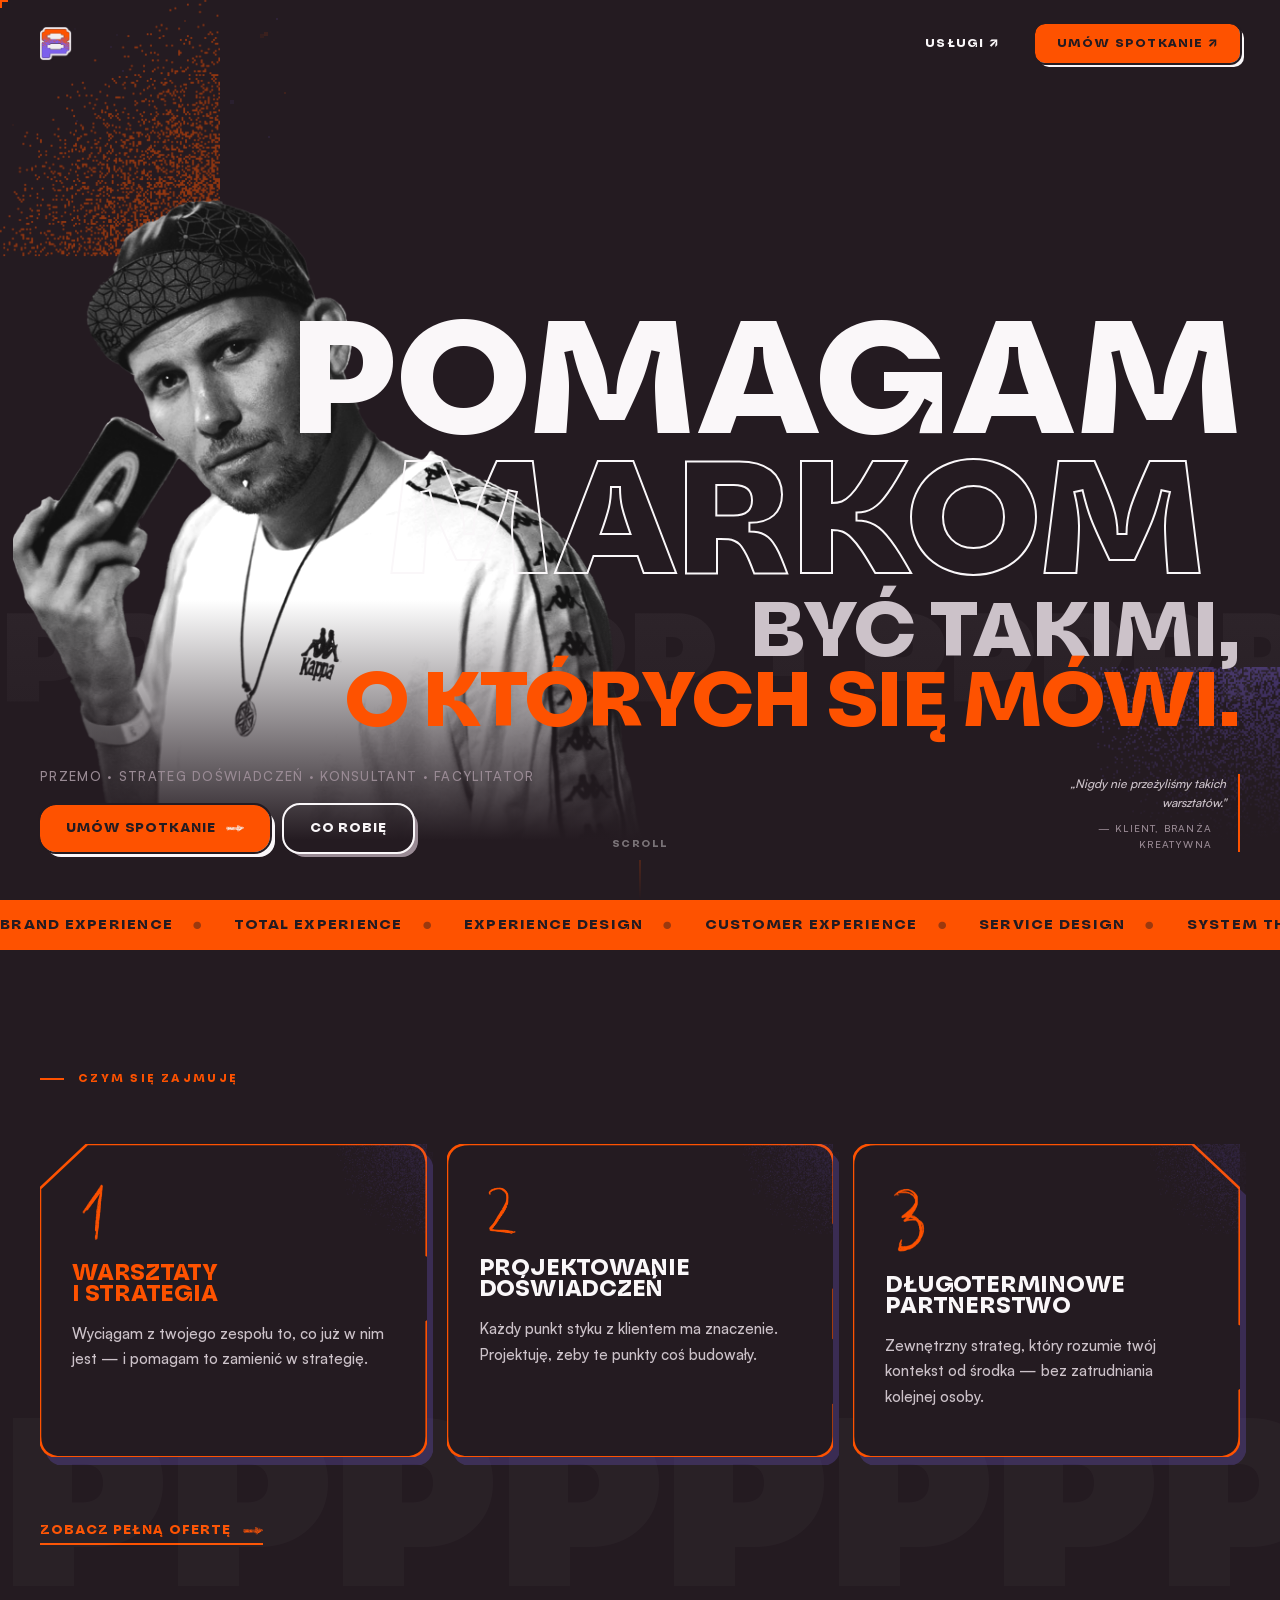
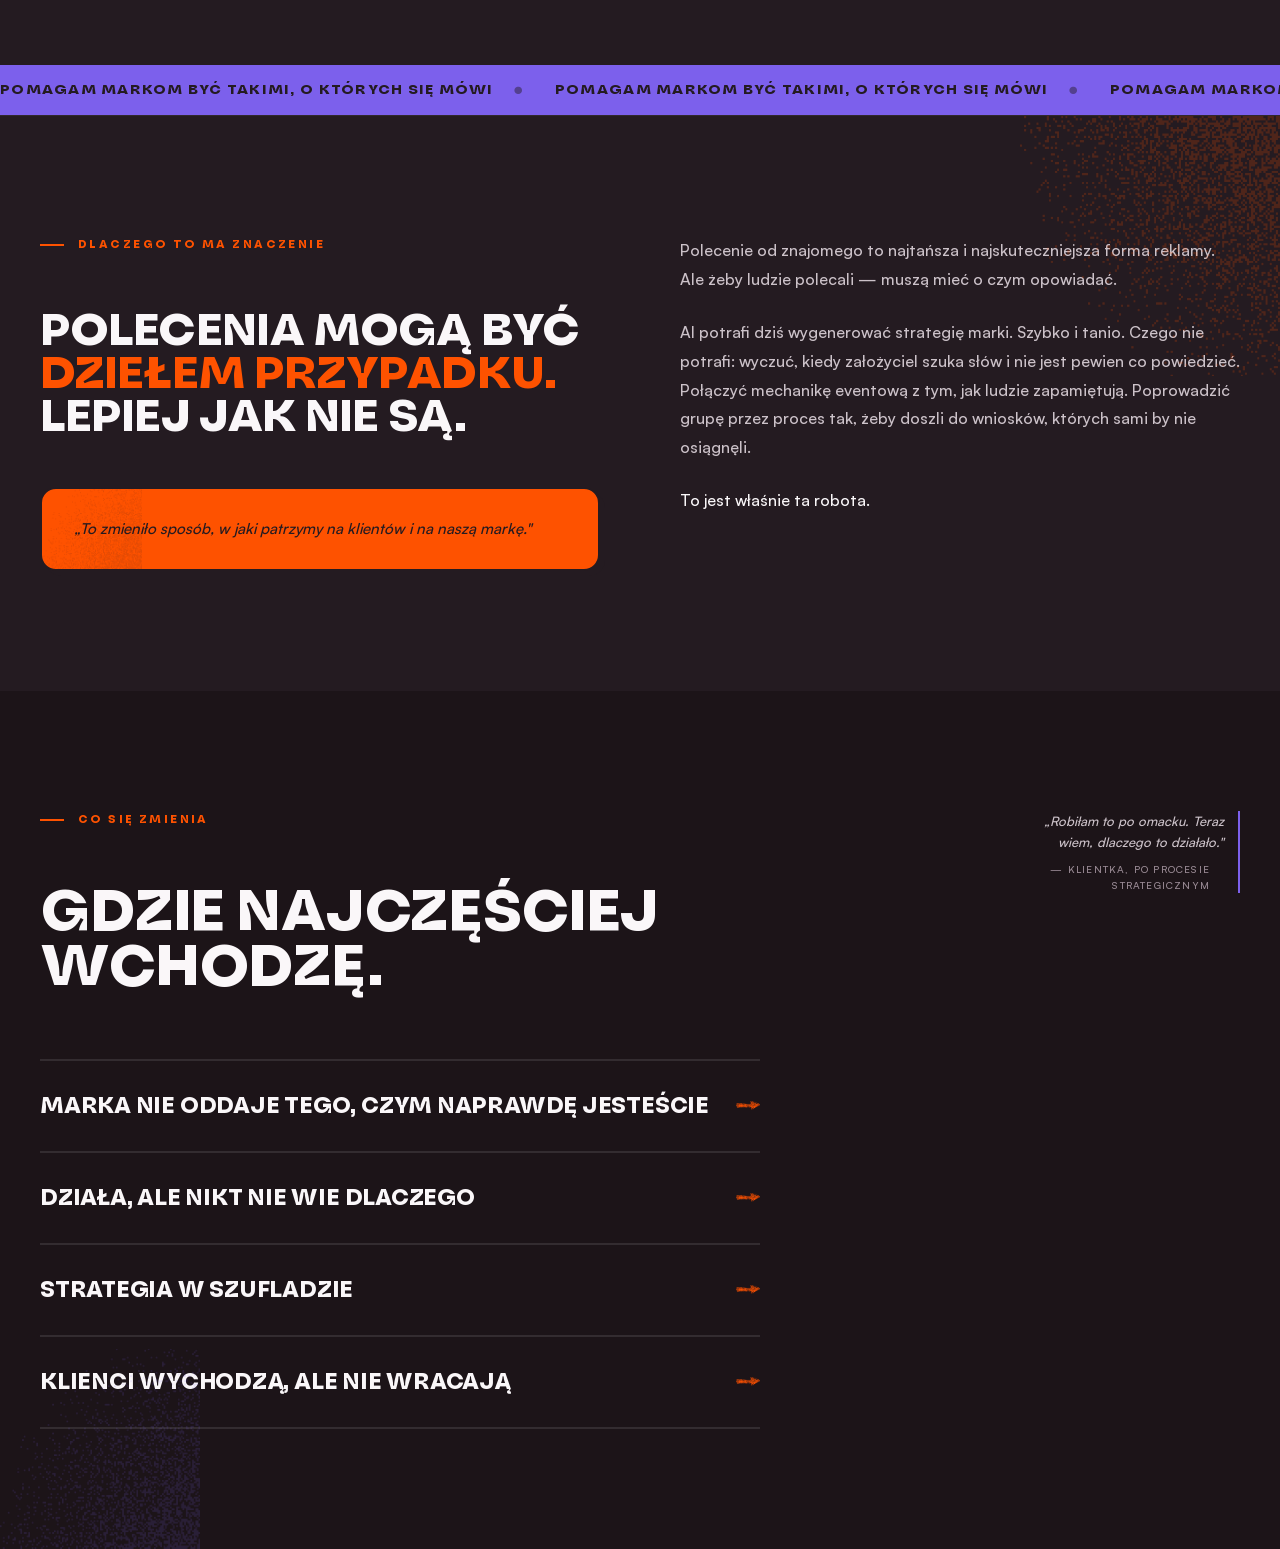
==== commit 700f397e: "v3" ====
--- a/index.html
+++ b/index.html
@@ -100,41 +100,19 @@
   </section>
 
   <!-- =========================================================
-       BAND — scrolling orange separator
+       BAND — scroll-driven orange separator
        ========================================================= -->
   <div class="band" aria-hidden="true">
     <div class="band-inner">
-      <span>Strateg doświadczeń</span>
       <span>Brand experience</span>
-      <span>Warsztaty</span>
-      <span>Facylitacja</span>
-      <span>Konsultacje</span>
-      <span>Customer journey</span>
-      <span>Strateg doświadczeń</span>
-      <span>Brand experience</span>
-      <span>Warsztaty</span>
-      <span>Facylitacja</span>
-      <span>Konsultacje</span>
-      <span>Customer journey</span>
+      <span>Total experience</span>
+      <span>Experience design</span>
+      <span>Customer experience</span>
+      <span>Service design</span>
+      <span>System thinking</span>
+      <span>Marketing i strategy</span>
     </div>
   </div>
-
-  <!-- =========================================================
-       SEKCJA 02 — SINGLE STATEMENT
-       ========================================================= -->
-  <section id="statement">
-    <img src="assets/corner-spray-white.png" class="spray-img spray-img--tl" alt="" aria-hidden="true" />
-    <img src="assets/corner-spray-white.png" class="spray-img spray-img--br" alt="" aria-hidden="true" />
-
-    <div class="statement-quote reveal">
-      <p>
-        „People will never forget<br />
-        how you made<br />
-        <em>them feel."</em>
-      </p>
-      <cite>— Maya Angelou</cite>
-    </div>
-  </section>
 
   <!-- =========================================================
        SEKCJA 03 — SZYBKA ORIENTACJA
@@ -148,21 +126,49 @@
       <p class="section-label reveal" id="orientation-label">Czym się zajmuję</p>
 
       <div class="orientation-grid reveal-stagger">
-        <article class="card">
-          <img src="assets/num-1.png" class="card-num" alt="01" />
-          <h3 class="card-title">Warsztaty<br />i strategia</h3>
-          <p class="card-body">Wyciągam z twojego zespołu to, co już w nim jest — i pomagam to zamienić w strategię.</p>
+
+        <!-- Card 1: diagonal cut top-left + bump on right -->
+        <article class="card card--1">
+          <svg class="card-shape" viewBox="0 0 360 310" preserveAspectRatio="none" aria-hidden="true" focusable="false">
+            <path
+              d="M 44 0 H 340 C 354 0 360 7 360 21 V 110 C 373 118 380 131 374 143 C 380 155 373 168 360 176 V 289 C 360 303 353 310 339 310 H 21 C 7 310 0 303 0 289 V 44 Z"
+              fill="#241B21" stroke="#FE5200" stroke-width="2.5" vector-effect="non-scaling-stroke" />
+          </svg>
+          <div class="card-inner">
+            <img src="assets/num-1.png" class="card-num" alt="01" />
+            <h3 class="card-title">Warsztaty<br />i strategia</h3>
+            <p class="card-body">Wyciągam z twojego zespołu to, co już w nim jest — i pomagam to zamienić w strategię.</p>
+          </div>
         </article>
-        <article class="card">
-          <img src="assets/num-2.png" class="card-num" alt="02" />
-          <h3 class="card-title">Projektowanie<br />doświadczeń</h3>
-          <p class="card-body">Każdy punkt styku z klientem ma znaczenie. Projektuję, żeby te punkty coś budowały.</p>
+
+        <!-- Card 2: two bumps on right side -->
+        <article class="card card--2">
+          <svg class="card-shape" viewBox="0 0 360 310" preserveAspectRatio="none" aria-hidden="true" focusable="false">
+            <path
+              d="M 21 0 H 339 C 353 0 360 7 360 21 V 78 C 373 86 380 99 374 111 C 380 123 373 136 360 144 V 192 C 373 200 380 213 374 225 C 380 237 373 250 360 258 V 289 C 360 303 353 310 339 310 H 21 C 7 310 0 303 0 289 V 21 C 0 7 7 0 21 0 Z"
+              fill="#241B21" stroke="#FE5200" stroke-width="2.5" vector-effect="non-scaling-stroke" />
+          </svg>
+          <div class="card-inner">
+            <img src="assets/num-2.png" class="card-num" alt="02" />
+            <h3 class="card-title">Projektowanie<br />doświadczeń</h3>
+            <p class="card-body">Każdy punkt styku z klientem ma znaczenie. Projektuję, żeby te punkty coś budowały.</p>
+          </div>
         </article>
-        <article class="card">
-          <img src="assets/num-3.png" class="card-num" alt="03" />
-          <h3 class="card-title">Długoterminowe<br />partnerstwo</h3>
-          <p class="card-body">Zewnętrzny strateg, który rozumie twój kontekst od środka — bez zatrudniania kolejnej osoby.</p>
+
+        <!-- Card 3: diagonal cut top-right + bump lower on right -->
+        <article class="card card--3">
+          <svg class="card-shape" viewBox="0 0 360 310" preserveAspectRatio="none" aria-hidden="true" focusable="false">
+            <path
+              d="M 21 0 H 316 L 360 44 V 178 C 373 186 380 199 374 211 C 380 223 373 236 360 244 V 289 C 360 303 353 310 339 310 H 21 C 7 310 0 303 0 289 V 21 C 0 7 7 0 21 0 Z"
+              fill="#241B21" stroke="#FE5200" stroke-width="2.5" vector-effect="non-scaling-stroke" />
+          </svg>
+          <div class="card-inner">
+            <img src="assets/num-3.png" class="card-num" alt="03" />
+            <h3 class="card-title">Długoterminowe<br />partnerstwo</h3>
+            <p class="card-body">Zewnętrzny strateg, który rozumie twój kontekst od środka — bez zatrudniania kolejnej osoby.</p>
+          </div>
         </article>
+
       </div>
 
       <a href="uslugi.html" class="orientation-cta reveal">
--- a/css/style.css
+++ b/css/style.css
@@ -64,7 +64,9 @@
   overflow-x: hidden;
   cursor: none;
 }
-a { color: inherit; text-decoration: none; }
+a { color: inherit; text-decoration: none; cursor: none; }
+a:focus-visible { outline: 2px solid var(--orange); outline-offset: 3px; }
+button { cursor: none; }
 img { display: block; max-width: 100%; }
 
 /* ============================================================
@@ -85,8 +87,24 @@
   position: absolute;
   background: var(--orange);
 }
-#cursor::before { top: 0; left: 6px; width: 4px; height: 16px; }
-#cursor::after  { top: 6px; left: 0; width: 16px; height: 4px; }
+#cursor::before {
+  top: 0; left: 6px; width: 4px; height: 16px;
+  transition: background .12s, width .12s, height .12s, top .12s, left .12s;
+}
+#cursor::after  {
+  top: 6px; left: 0; width: 16px; height: 4px;
+  transition: background .12s, width .12s, height .12s, top .12s, left .12s;
+}
+
+/* Cursor hover state — larger cross, white color */
+#cursor.cursor--hover::before {
+  background: var(--white);
+  top: -4px; left: 4px; width: 4px; height: 24px;
+}
+#cursor.cursor--hover::after {
+  background: var(--white);
+  top: 4px; left: -4px; width: 24px; height: 4px;
+}
 
 /* ============================================================
    NAV
@@ -167,13 +185,14 @@
   z-index: 0;
 }
 
-/* Giant type composition */
+/* Giant type composition — right half of screen, editorial magazine */
 .hero-type {
   position: relative;
-  z-index: 2;
-  padding: 80px 0 0;
+  z-index: 4;
+  padding: 120px 0 0;
   pointer-events: none;
   user-select: none;
+  text-align: right;
 }
 
 .hero-word {
@@ -186,49 +205,47 @@
   will-change: transform;
 }
 
-/* Line 1: POMAGAM — left */
+/* Line 1: POMAGAM — right-aligned, massive */
 .hw-1 {
-  font-size: clamp(72px, 13vw, 190px);
-  color: var(--white);
-  padding-left: 40px;
-}
-
-/* Line 2: MARKOM — right, slightly overlapping */
+  font-size: clamp(70px, 12.5vw, 182px);
+  color: var(--white);
+  padding-right: 40px;
+}
+
+/* Line 2: MARKOM — outlined, slightly inset */
 .hw-2 {
-  font-size: clamp(72px, 13vw, 190px);
+  font-size: clamp(70px, 12.5vw, 182px);
   color: transparent;
   -webkit-text-stroke: 2px var(--white);
-  text-align: right;
+  padding-right: clamp(40px, 6vw, 120px);
+}
+
+/* Line 3: BYĆ TAKIMI, — muted, right */
+.hw-3 {
+  font-size: clamp(34px, 6vw, 88px);
+  color: var(--grey-mid);
   padding-right: 40px;
-}
-
-/* Line 3: BYĆ TAKIMI, — center-left, smaller */
-.hw-3 {
-  font-size: clamp(36px, 6.5vw, 96px);
-  color: var(--grey-mid);
-  padding-left: clamp(40px, 7vw, 140px);
-  margin-top: .08em;
+  margin-top: .06em;
 }
 
 /* Line 4: O KTÓRYCH SIĘ MÓWI. — orange, right */
 .hw-4 {
-  font-size: clamp(36px, 6.5vw, 96px);
+  font-size: clamp(34px, 6vw, 88px);
   color: var(--orange);
-  text-align: right;
   padding-right: 40px;
-  margin-top: .05em;
-}
-
-/* Przemo photo - anchored in middle of composition */
+  margin-top: .04em;
+}
+
+/* Przemo photo — left side, full bleed, editorial magazine */
 .hero-photo {
   position: absolute;
-  right: clamp(40px, 8vw, 160px);
+  left: clamp(-10px, 1vw, 20px);
   bottom: 0;
-  height: clamp(280px, 44vw, 540px);
+  height: clamp(340px, 58vw, 700px);
   width: auto;
-  z-index: 3;
-  pointer-events: none;
-  filter: contrast(1.08);
+  z-index: 2;
+  pointer-events: none;
+  filter: contrast(1.06);
 }
 
 /* Pixel spray decorative images scattered in hero */
@@ -285,6 +302,17 @@
 @keyframes marquee {
   from { transform: translateX(0); }
   to   { transform: translateX(-50%); }
+}
+
+/* Gradient fade at bottom — ensures CTA text readable over photo */
+#hero::after {
+  content: '';
+  position: absolute;
+  bottom: 0; left: 0; right: 0;
+  height: 300px;
+  background: linear-gradient(to top, var(--black) 20%, transparent 100%);
+  z-index: 3;
+  pointer-events: none;
 }
 
 /* Bottom strip: subline + CTA */
@@ -378,30 +406,26 @@
 
 .band-inner {
   display: flex;
-  gap: 40px;
+  gap: 32px;
   white-space: nowrap;
-  animation: band-scroll 14s linear infinite;
+  will-change: transform;
 }
 .band-inner span {
   font-family: var(--font-display);
   font-weight: 700;
-  font-size: clamp(16px, 2.2vw, 28px);
-  text-transform: uppercase;
-  letter-spacing: .06em;
+  font-size: clamp(10px, 1.25vw, 14px);
+  text-transform: uppercase;
+  letter-spacing: .09em;
   color: var(--black);
   flex-shrink: 0;
   display: flex;
   align-items: center;
-  gap: 24px;
+  gap: 20px;
 }
 .band-inner span::after {
   content: '●';
-  font-size: .5em;
-  opacity: .5;
-}
-@keyframes band-scroll {
-  from { transform: translateX(0); }
-  to   { transform: translateX(-50%); }
+  font-size: .6em;
+  opacity: .45;
 }
 
 /* ============================================================
@@ -471,66 +495,6 @@
   flex-shrink: 0;
 }
 
-/* ============================================================
-   SEKCJA 02 — SINGLE STATEMENT
-   ============================================================ */
-#statement {
-  background: var(--violet);
-  padding: 100px 40px;
-  position: relative;
-  overflow: hidden;
-  display: flex;
-  justify-content: center;
-}
-
-/* Corner sprays — density at corners, dispersing inward */
-.statement .spray-img {
-  position: absolute;
-  width: 180px;
-  height: 180px;
-  object-fit: contain;
-  pointer-events: none;
-  opacity: .28;
-}
-.statement .spray-img--tl {
-  top: 0; left: 0;
-  transform: rotate(180deg) scaleX(-1); /* density top-left */
-}
-.statement .spray-img--br {
-  bottom: 0; right: 0;
-  /* density bottom-right — original */
-}
-
-.statement-quote {
-  position: relative;
-  z-index: 1;
-  max-width: 640px;
-  width: 100%;
-  text-align: center;
-}
-.statement-quote p {
-  font-family: var(--font-display);
-  font-weight: 700;
-  font-size: clamp(28px, 5vw, 64px);
-  text-transform: uppercase;
-  line-height: .95;
-  letter-spacing: -.02em;
-  color: var(--black);
-  margin-bottom: 36px;
-}
-.statement-quote p em {
-  font-style: normal;
-  color: var(--white);
-}
-.statement-quote cite {
-  font-family: var(--font-body);
-  font-size: 13px;
-  letter-spacing: .15em;
-  text-transform: uppercase;
-  color: var(--black);
-  opacity: .5;
-  font-style: normal;
-}
 
 /* ============================================================
    SEKCJA 03 — SZYBKA ORIENTACJA
@@ -549,35 +513,45 @@
   margin-bottom: 60px;
 }
 
-/* Brand card — pixel border + sharp shadow */
+/* Brand card — organic SVG blob shape */
 .card {
-  background: var(--black);
-  border: 2px solid rgba(250, 247, 249, 0.18);
-  border-radius: var(--radius);
-  box-shadow: 6px 6px 0 rgba(250, 247, 249, 0.1);
-  padding: 40px 32px 44px;
-  position: relative;
-  overflow: hidden;
-  transition: transform .2s, box-shadow .2s, border-color .2s;
+  position: relative;
+  display: block;
+  transition: transform .22s cubic-bezier(.34,1.38,.64,1), filter .22s ease;
+  filter: drop-shadow(6px 8px 0 rgba(124,96,236,.25));
 }
 .card:hover {
-  transform: translate(-5px, -5px);
-  box-shadow: 11px 11px 0 var(--orange);
-  border-color: var(--orange);
-}
-
-/* Spray inside card — density at top-right corner, disperses toward center */
-.card::before {
+  transform: translateY(-12px);
+  filter: drop-shadow(8px 20px 0 var(--orange));
+}
+
+/* SVG blob shape fills the card */
+.card-shape {
+  position: absolute;
+  inset: 0;
+  width: 100%;
+  height: 100%;
+  display: block;
+  pointer-events: none;
+}
+
+/* Card content sits above the SVG */
+.card-inner {
+  position: relative;
+  z-index: 1;
+  padding: 40px 32px 48px;
+}
+
+/* Spray in top-right of card inner */
+.card-inner::before {
   content: '';
   position: absolute;
   top: 0; right: 0;
-  width: 110px; height: 110px;
+  width: 90px; height: 90px;
   background-image: url('../assets/corner-spray-violet.png');
   background-size: cover;
-  border-radius: 0 var(--radius) 0 0;
-  opacity: .18;
-  pointer-events: none;
-  /* The corner-spray asset has density at top-right — fits perfectly */
+  opacity: .14;
+  pointer-events: none;
 }
 
 .card-num {
@@ -829,6 +803,7 @@
   color: var(--white);
   transition: color .2s;
 }
+.accordion-trigger:hover .accordion-trigger-text { color: var(--grey-mid); }
 .accordion-item.open .accordion-trigger-text { color: var(--orange); }
 
 .accordion-arrow {
@@ -896,14 +871,13 @@
   nav { padding: 18px 20px; }
   .nav-links .btn-nav { display: none; }
 
-  .hw-1, .hw-2 { font-size: clamp(52px, 15vw, 120px); }
-  .hw-3, .hw-4 { font-size: clamp(28px, 8vw, 60px); }
-  .hero-photo { height: clamp(220px, 40vw, 380px); right: 20px; }
+  .hw-1, .hw-2 { font-size: clamp(44px, 13vw, 100px); }
+  .hw-3, .hw-4 { font-size: clamp(24px, 7.5vw, 56px); }
+  .hero-type { text-align: left; padding: 120px 20px 0; }
+  .hw-1, .hw-2, .hw-3, .hw-4 { padding-right: 20px; padding-left: 0; }
+  .hero-photo { height: clamp(220px, 38vw, 360px); left: auto; right: 0; opacity: .35; }
   .hero-bottom { grid-template-columns: 1fr; padding: 24px 20px 0; }
   .hero-quote { display: none; }
-
-  #statement { padding: 72px 24px; }
-  .statement-quote { max-width: 100%; }
 
   #orientation .section-inner { padding: 0 20px; }
   .orientation-grid { grid-template-columns: 1fr; gap: 12px; }
@@ -919,8 +893,8 @@
 }
 
 @media (max-width: 480px) {
-  .hw-1, .hw-2 { font-size: clamp(42px, 17vw, 80px); }
-  .hw-3, .hw-4 { font-size: clamp(22px, 8.5vw, 44px); }
+  .hw-1, .hw-2 { font-size: clamp(36px, 14vw, 72px); }
+  .hw-3, .hw-4 { font-size: clamp(20px, 8vw, 40px); }
   .hero-cta { flex-direction: column; align-items: flex-start; }
-  .hero-photo { height: clamp(180px, 55vw, 300px); }
-}
+  .hero-photo { opacity: .18; height: clamp(160px, 50vw, 280px); }
+}
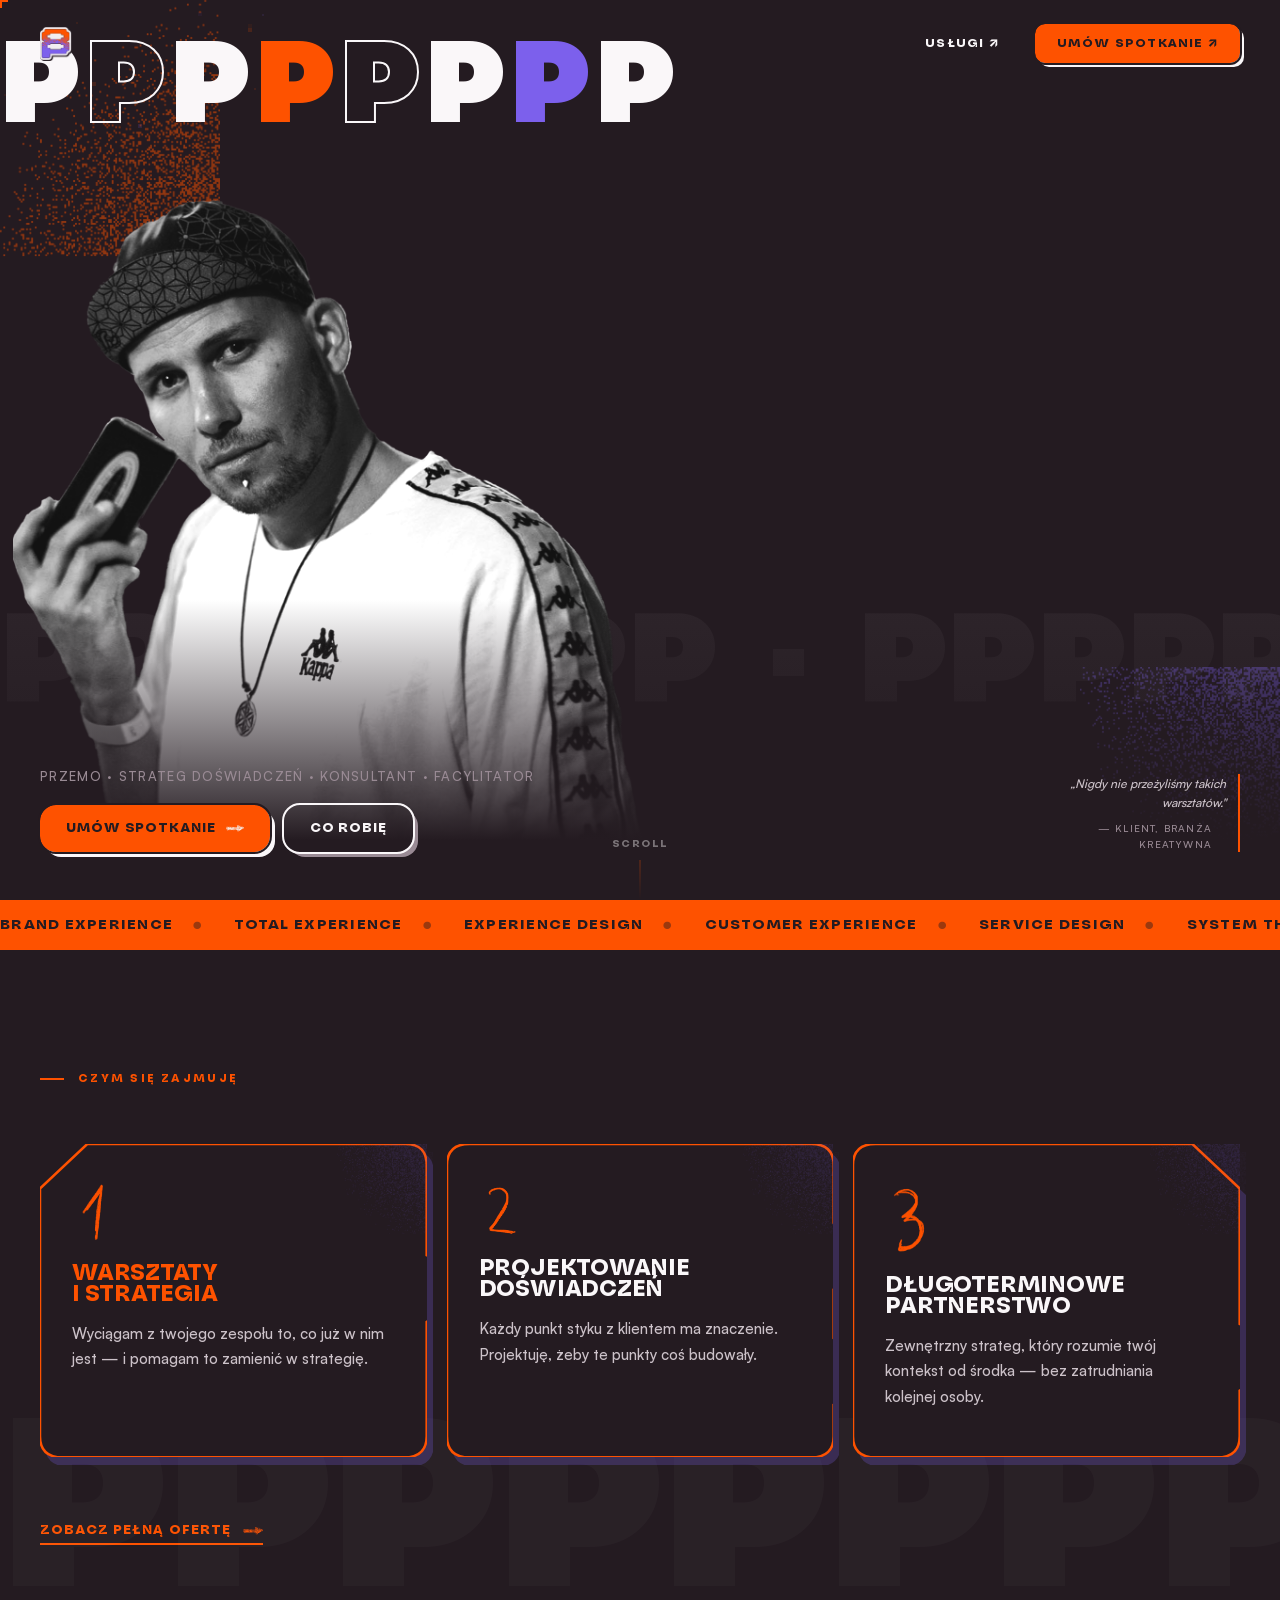
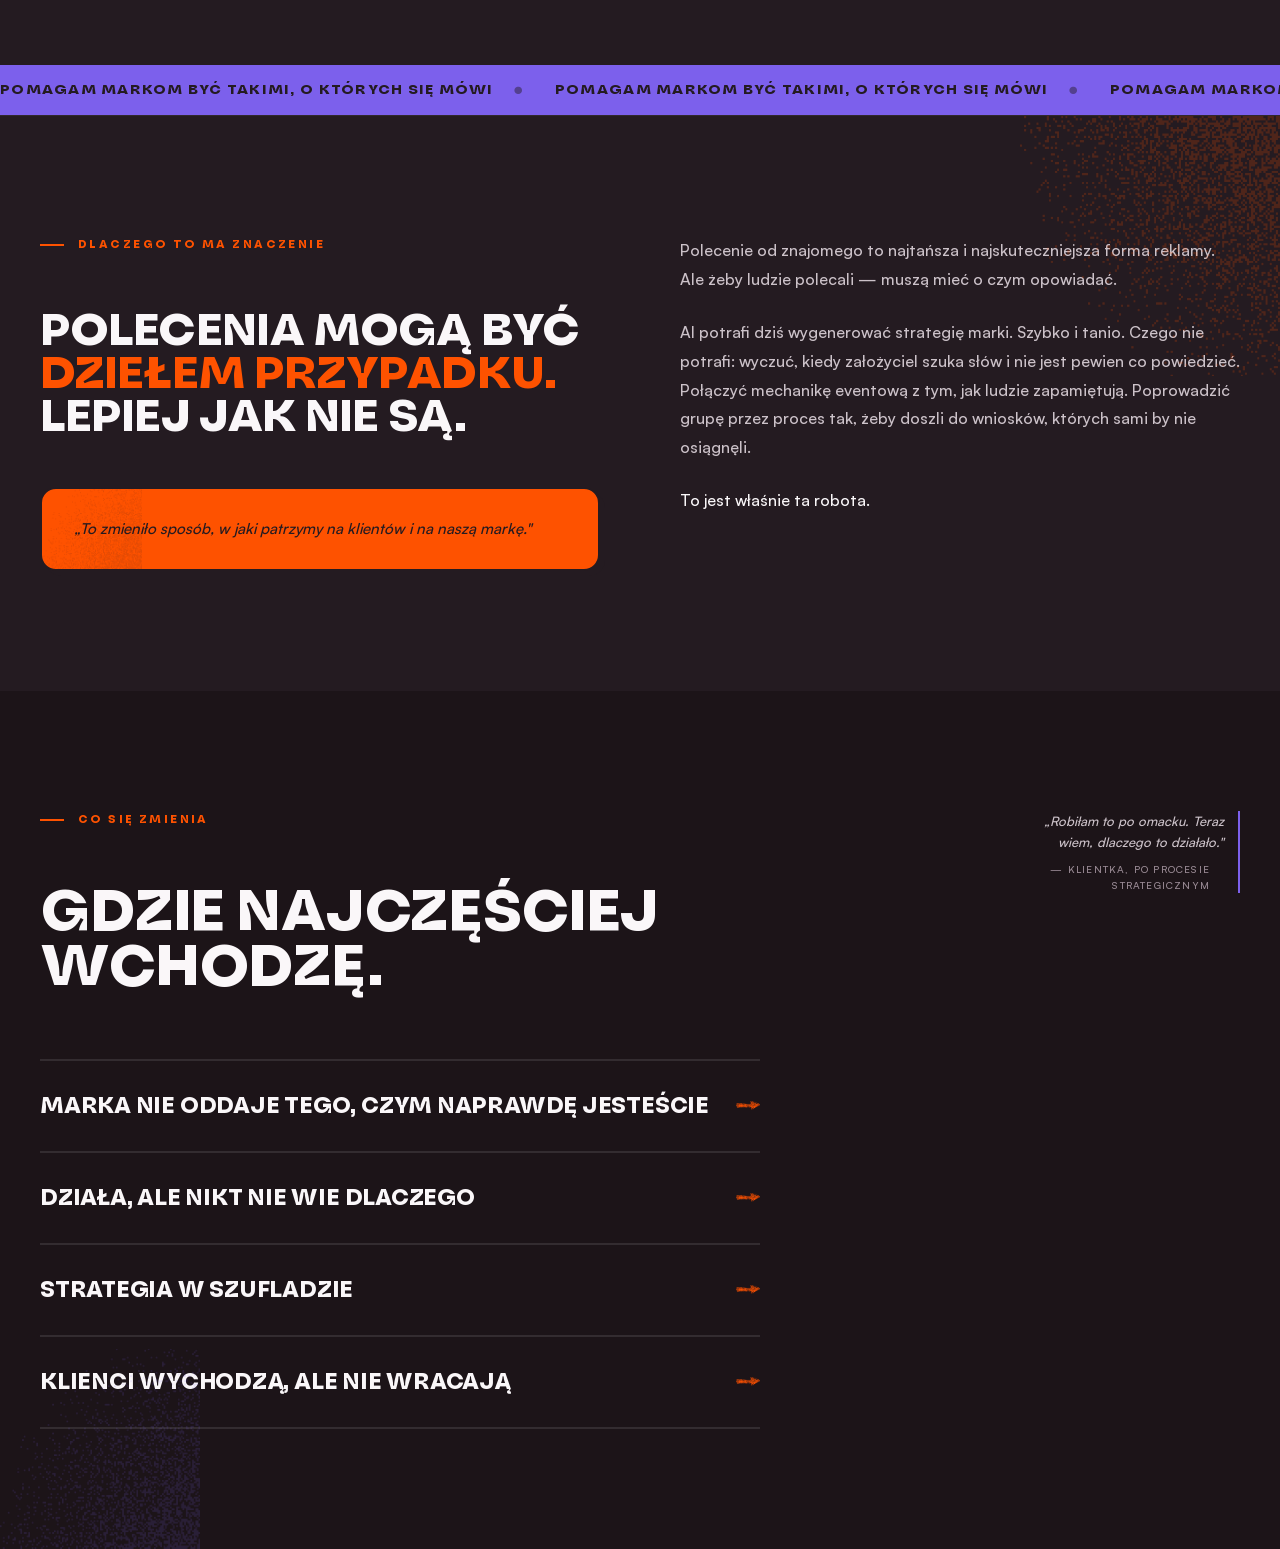
==== commit 006e005c: "feat: v0.4 — hero physics letters (8×P, cursor repulsion + gravity) Replace static .hero-type headli" ====
--- a/index.html
+++ b/index.html
@@ -58,12 +58,16 @@
       </div>
     </div>
 
-    <!-- Giant editorial typography -->
-    <div class="hero-type" aria-hidden="true">
-      <span class="hero-word hw-1">Pomagam</span>
-      <span class="hero-word hw-2">Markom</span>
-      <span class="hero-word hw-3">Być takimi,</span>
-      <span class="hero-word hw-4">o których się mówi.</span>
+    <!-- Interactive P letters — physics-driven -->
+    <div class="hero-letters" aria-label="PPPPPPPP">
+      <span class="hero-p" aria-hidden="true">P</span>
+      <span class="hero-p" aria-hidden="true">P</span>
+      <span class="hero-p" aria-hidden="true">P</span>
+      <span class="hero-p" aria-hidden="true">P</span>
+      <span class="hero-p" aria-hidden="true">P</span>
+      <span class="hero-p" aria-hidden="true">P</span>
+      <span class="hero-p" aria-hidden="true">P</span>
+      <span class="hero-p" aria-hidden="true">P</span>
     </div>
 
     <!-- Przemo's photo -->
--- a/css/style.css
+++ b/css/style.css
@@ -185,56 +185,42 @@
   z-index: 0;
 }
 
-/* Giant type composition — right half of screen, editorial magazine */
-.hero-type {
-  position: relative;
+/* ============================================================
+   HERO — Interactive P letters
+   ============================================================ */
+.hero-letters {
+  position: absolute;
+  inset: 0;
   z-index: 4;
-  padding: 120px 0 0;
-  pointer-events: none;
+  pointer-events: none;
+  overflow: hidden;
+}
+
+.hero-p {
+  position: absolute;
+  left: 0;
+  top: 0;
+  font-family: var(--font-display);
+  font-weight: 900;
+  font-size: clamp(56px, 9vw, 140px);
+  text-transform: uppercase;
+  line-height: 1;
+  letter-spacing: -.02em;
   user-select: none;
-  text-align: right;
-}
-
-.hero-word {
-  display: block;
-  font-family: var(--font-display);
-  font-weight: 700;
-  text-transform: uppercase;
-  line-height: .88;
-  letter-spacing: -.03em;
+  pointer-events: none;
   will-change: transform;
-}
-
-/* Line 1: POMAGAM — right-aligned, massive */
-.hw-1 {
-  font-size: clamp(70px, 12.5vw, 182px);
-  color: var(--white);
-  padding-right: 40px;
-}
-
-/* Line 2: MARKOM — outlined, slightly inset */
-.hw-2 {
-  font-size: clamp(70px, 12.5vw, 182px);
+  opacity: 0;
+  color: var(--white);
+}
+
+/* Alternating color variants — brand palette */
+.hero-p:nth-child(2),
+.hero-p:nth-child(5) {
   color: transparent;
   -webkit-text-stroke: 2px var(--white);
-  padding-right: clamp(40px, 6vw, 120px);
-}
-
-/* Line 3: BYĆ TAKIMI, — muted, right */
-.hw-3 {
-  font-size: clamp(34px, 6vw, 88px);
-  color: var(--grey-mid);
-  padding-right: 40px;
-  margin-top: .06em;
-}
-
-/* Line 4: O KTÓRYCH SIĘ MÓWI. — orange, right */
-.hw-4 {
-  font-size: clamp(34px, 6vw, 88px);
-  color: var(--orange);
-  padding-right: 40px;
-  margin-top: .04em;
-}
+}
+.hero-p:nth-child(4) { color: var(--orange); }
+.hero-p:nth-child(7) { color: var(--violet); }
 
 /* Przemo photo — left side, full bleed, editorial magazine */
 .hero-photo {
@@ -871,10 +857,6 @@
   nav { padding: 18px 20px; }
   .nav-links .btn-nav { display: none; }
 
-  .hw-1, .hw-2 { font-size: clamp(44px, 13vw, 100px); }
-  .hw-3, .hw-4 { font-size: clamp(24px, 7.5vw, 56px); }
-  .hero-type { text-align: left; padding: 120px 20px 0; }
-  .hw-1, .hw-2, .hw-3, .hw-4 { padding-right: 20px; padding-left: 0; }
   .hero-photo { height: clamp(220px, 38vw, 360px); left: auto; right: 0; opacity: .35; }
   .hero-bottom { grid-template-columns: 1fr; padding: 24px 20px 0; }
   .hero-quote { display: none; }
@@ -893,8 +875,6 @@
 }
 
 @media (max-width: 480px) {
-  .hw-1, .hw-2 { font-size: clamp(36px, 14vw, 72px); }
-  .hw-3, .hw-4 { font-size: clamp(20px, 8vw, 40px); }
   .hero-cta { flex-direction: column; align-items: flex-start; }
   .hero-photo { opacity: .18; height: clamp(160px, 50vw, 280px); }
 }
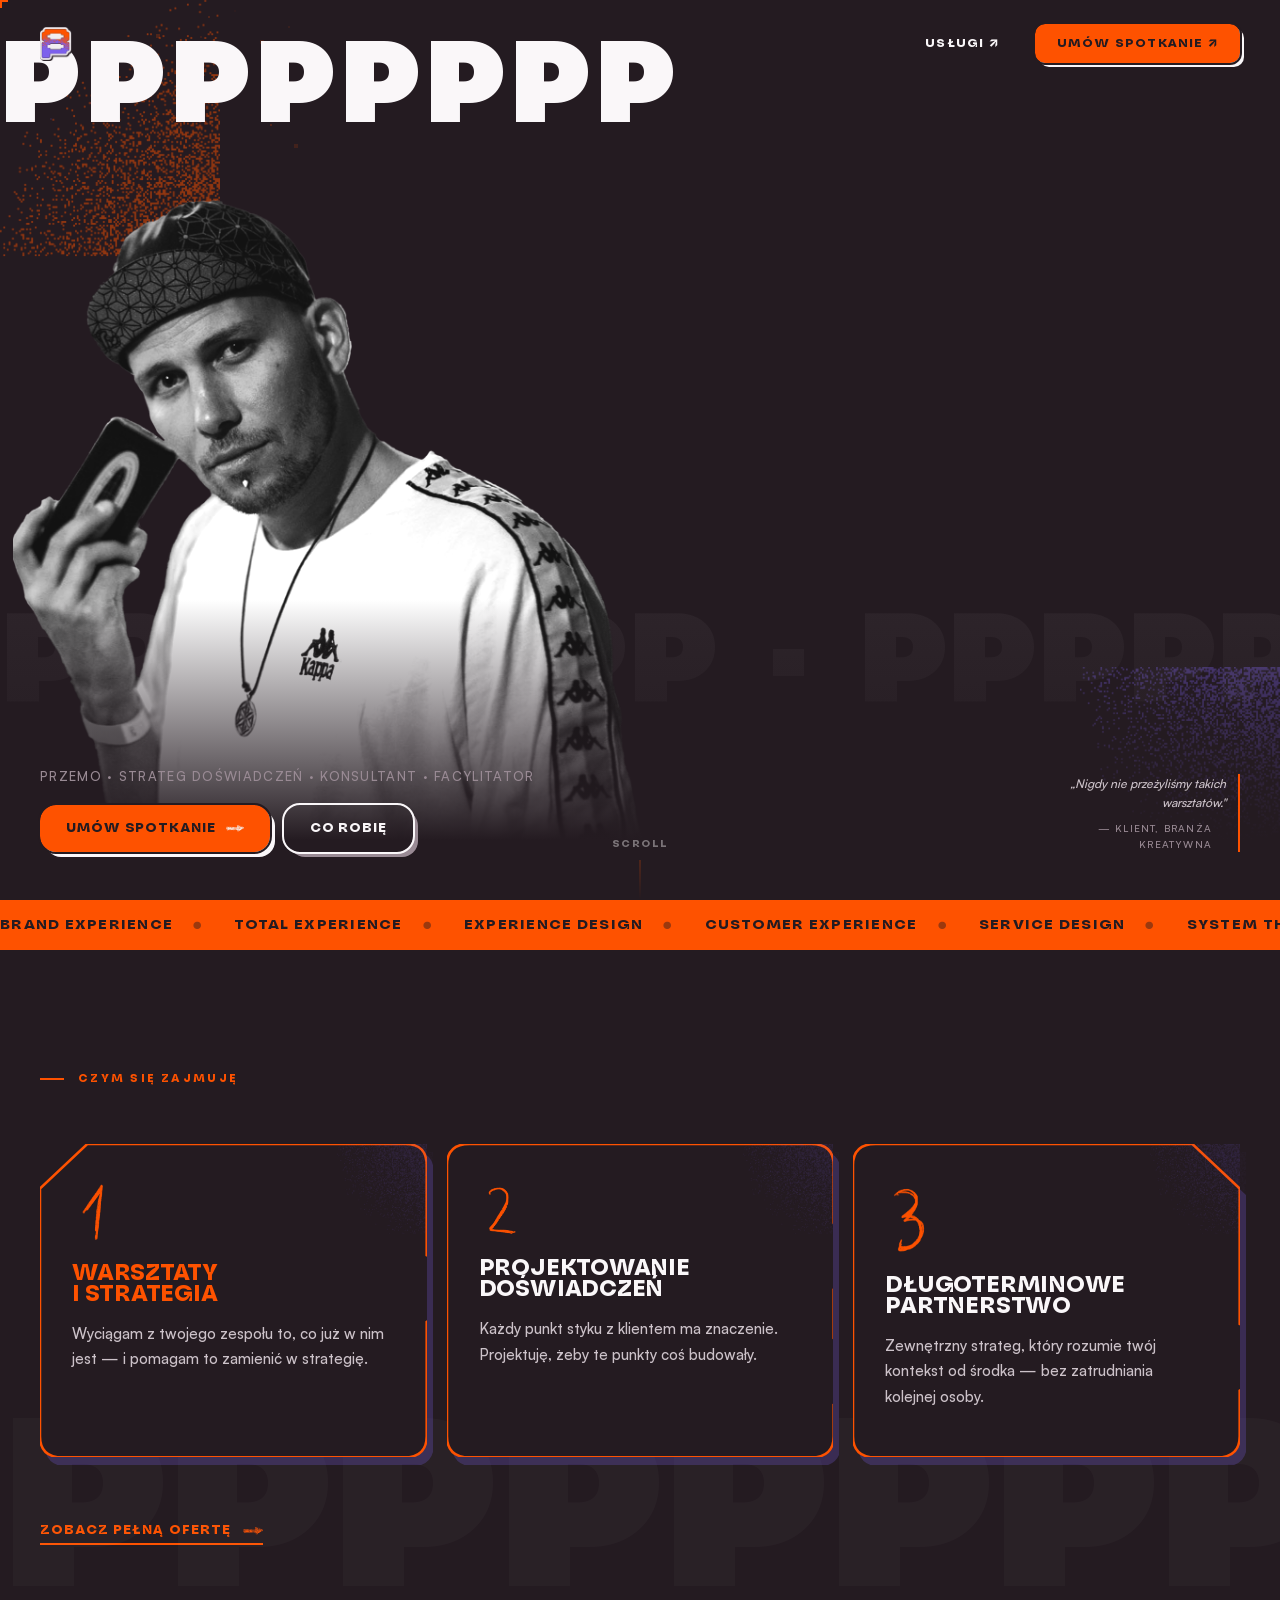
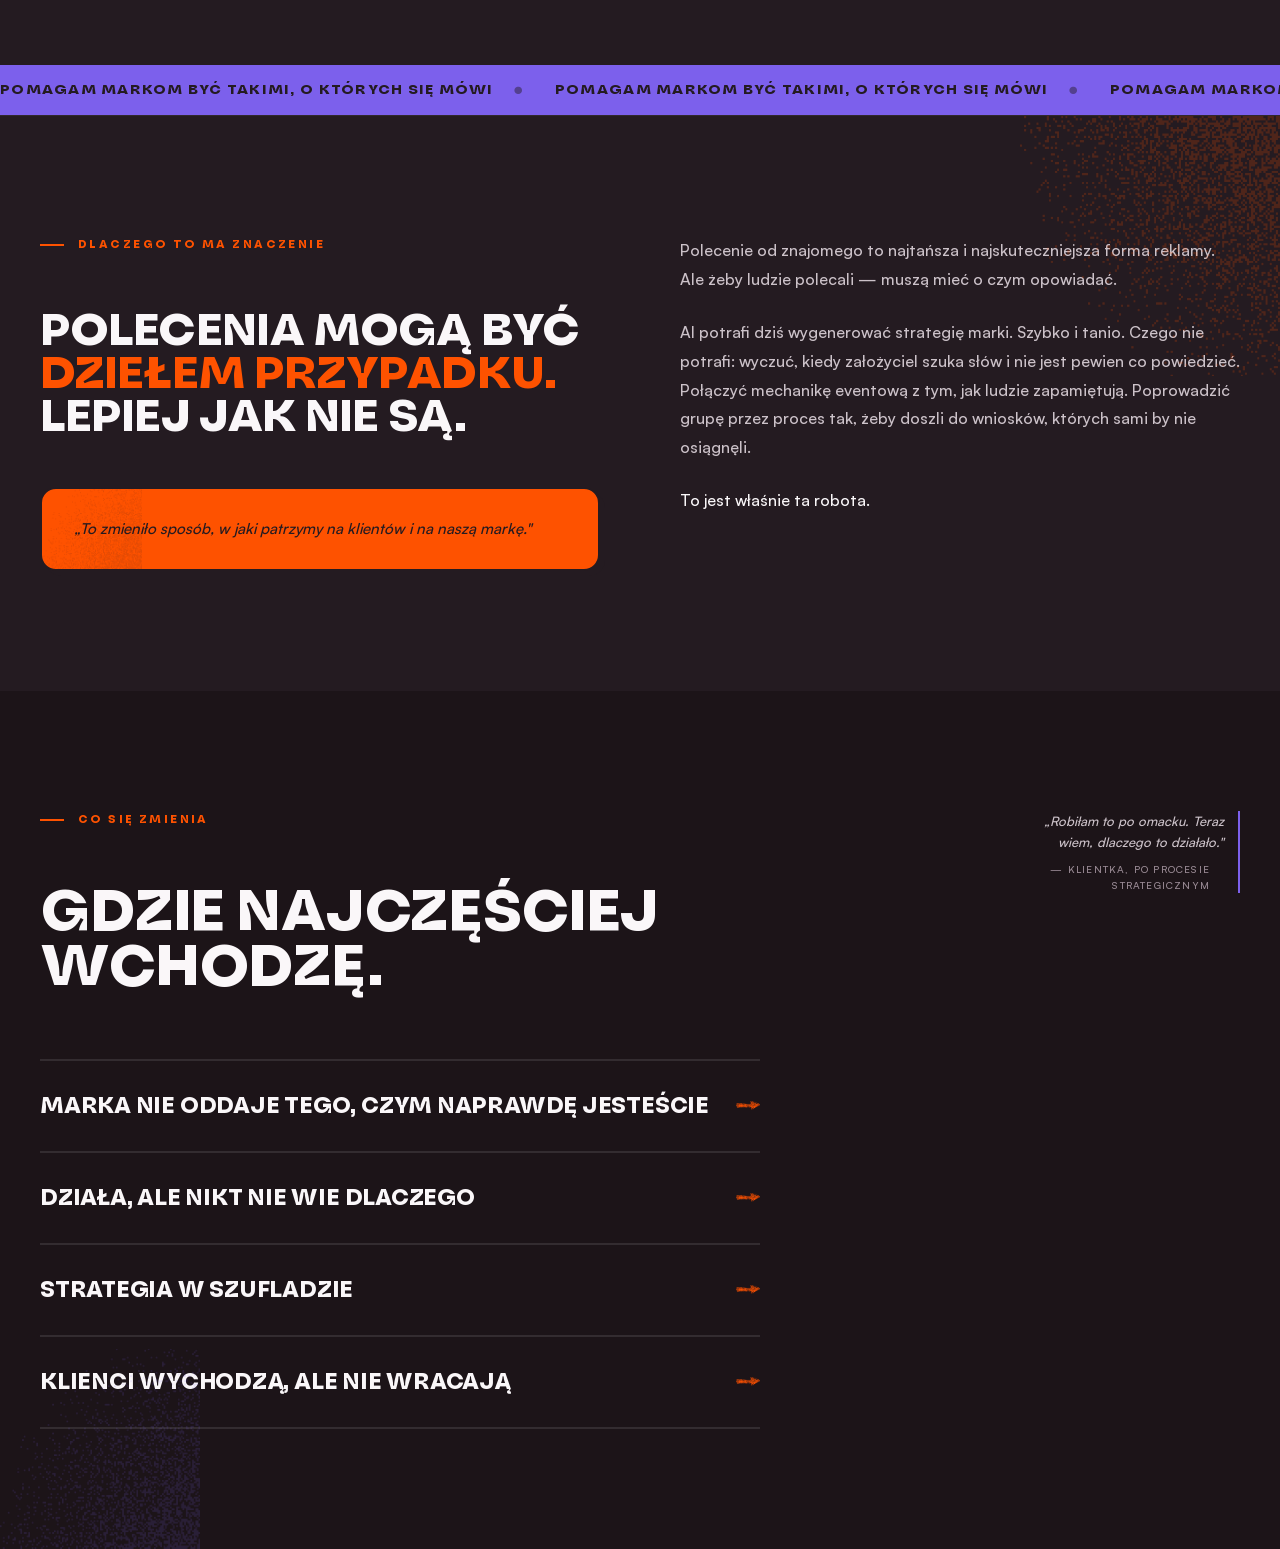
==== commit 8a025320: "feat: add hero-word 8-slot structure for word cycle display" ====
--- a/index.html
+++ b/index.html
@@ -56,6 +56,18 @@
         <span>PPPPPPPP</span>
         <span>·</span>
       </div>
+    </div>
+
+    <!-- Word display — cycling beneath physics P letters -->
+    <div class="hero-word" aria-hidden="true">
+      <span class="hero-slot"><span class="slot-cur">P</span><span class="slot-nxt"></span></span>
+      <span class="hero-slot"><span class="slot-cur">R</span><span class="slot-nxt"></span></span>
+      <span class="hero-slot"><span class="slot-cur">O</span><span class="slot-nxt"></span></span>
+      <span class="hero-slot"><span class="slot-cur">D</span><span class="slot-nxt"></span></span>
+      <span class="hero-slot"><span class="slot-cur">U</span><span class="slot-nxt"></span></span>
+      <span class="hero-slot"><span class="slot-cur">K</span><span class="slot-nxt"></span></span>
+      <span class="hero-slot"><span class="slot-cur">T</span><span class="slot-nxt"></span></span>
+      <span class="hero-slot"><span class="slot-cur"> </span><span class="slot-nxt"></span></span>
     </div>
 
     <!-- Interactive P letters — physics-driven -->
--- a/css/style.css
+++ b/css/style.css
@@ -213,14 +213,41 @@
   color: var(--white);
 }
 
-/* Alternating color variants — brand palette */
-.hero-p:nth-child(2),
-.hero-p:nth-child(5) {
-  color: transparent;
-  -webkit-text-stroke: 2px var(--white);
-}
-.hero-p:nth-child(4) { color: var(--orange); }
-.hero-p:nth-child(7) { color: var(--violet); }
+/* ── Hero word display (cycling beneath physics P's) ─────── */
+.hero-word {
+  position: absolute;
+  z-index: 3;
+  pointer-events: none;
+  display: flex;
+  align-items: flex-start;
+  /* left, top, gap — set by JS to match physics group */
+}
+
+.hero-slot {
+  position: relative;
+  overflow: hidden;
+  font-family: var(--font-display);
+  font-weight: 900;
+  font-size: clamp(56px, 9vw, 140px);
+  line-height: 1;
+  letter-spacing: -.02em;
+  text-transform: uppercase;
+  user-select: none;
+  /* width, height, color — set by JS */
+}
+
+.slot-cur,
+.slot-nxt {
+  position: absolute;
+  top: 0; left: 0;
+  width: 100%; height: 100%;
+  display: flex;
+  align-items: flex-start;
+}
+
+.slot-nxt {
+  transform: translateY(100%);
+}
 
 /* Przemo photo — left side, full bleed, editorial magazine */
 .hero-photo {
